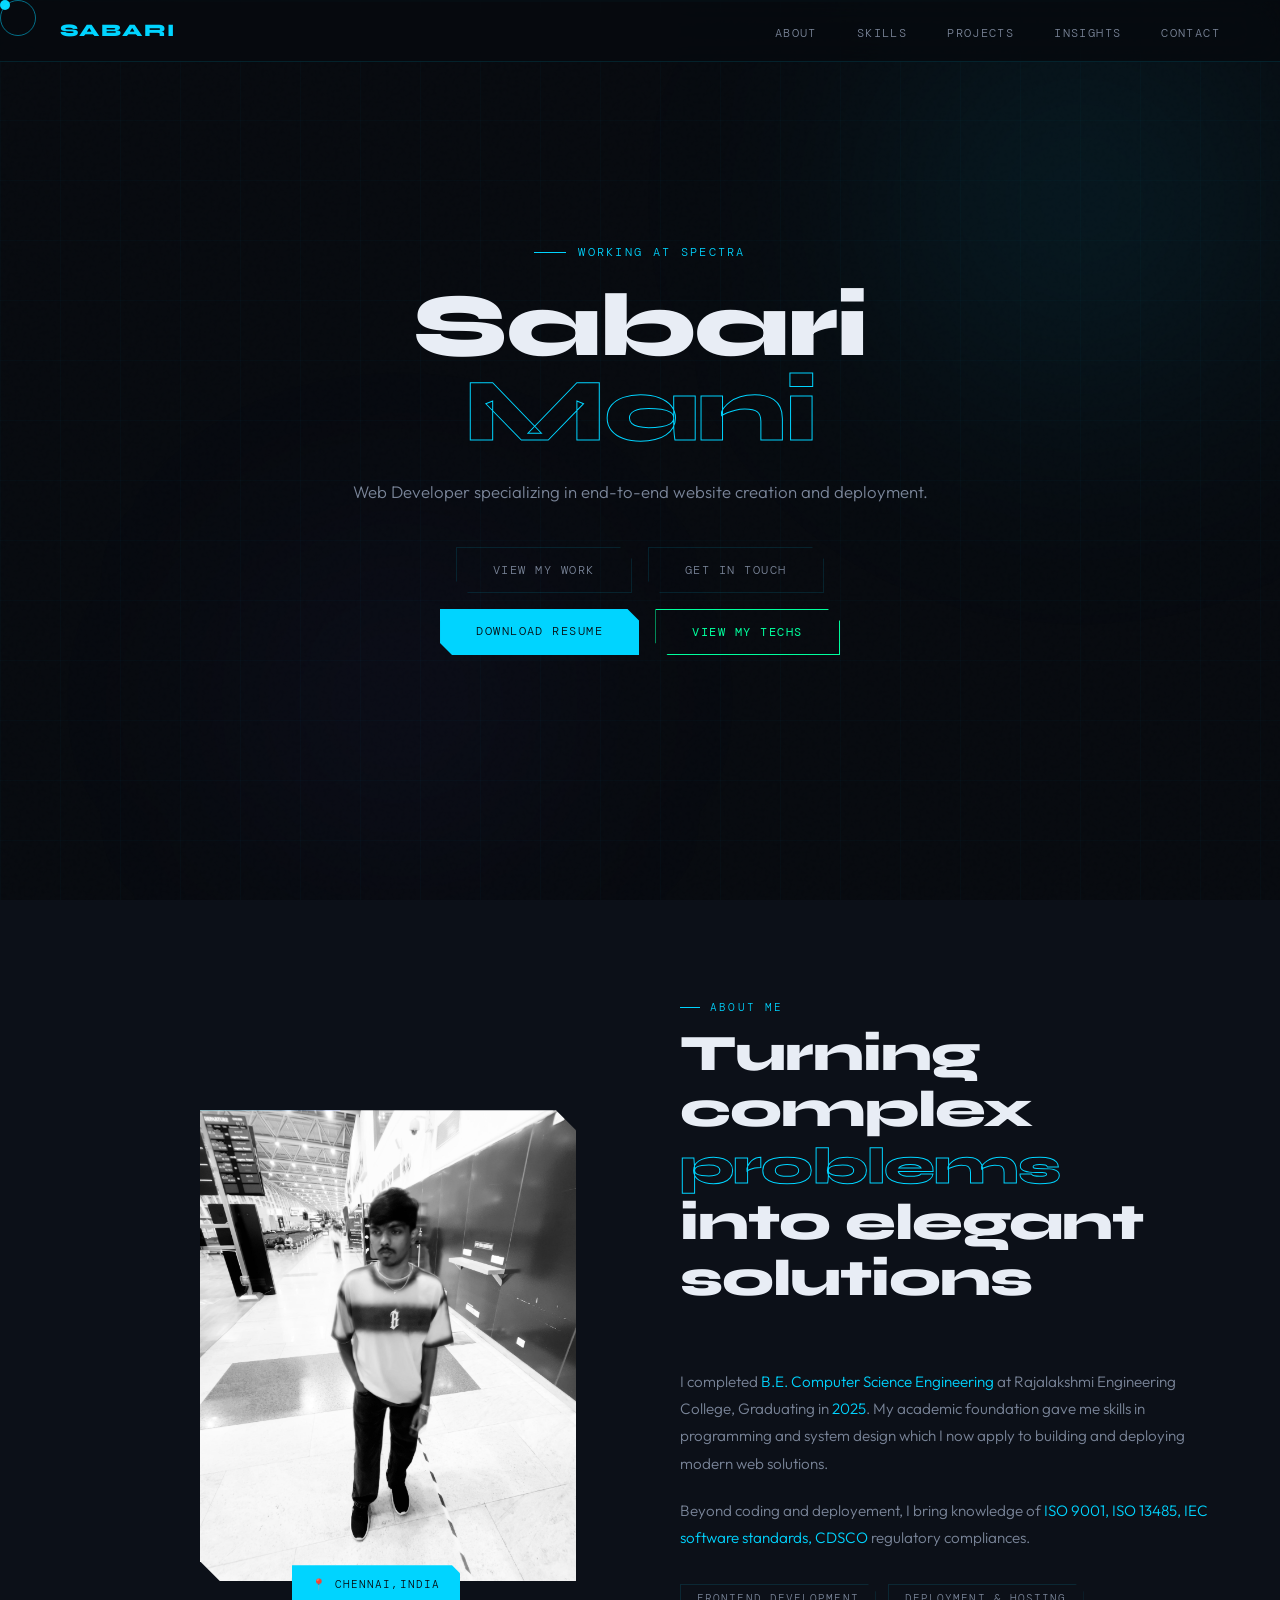
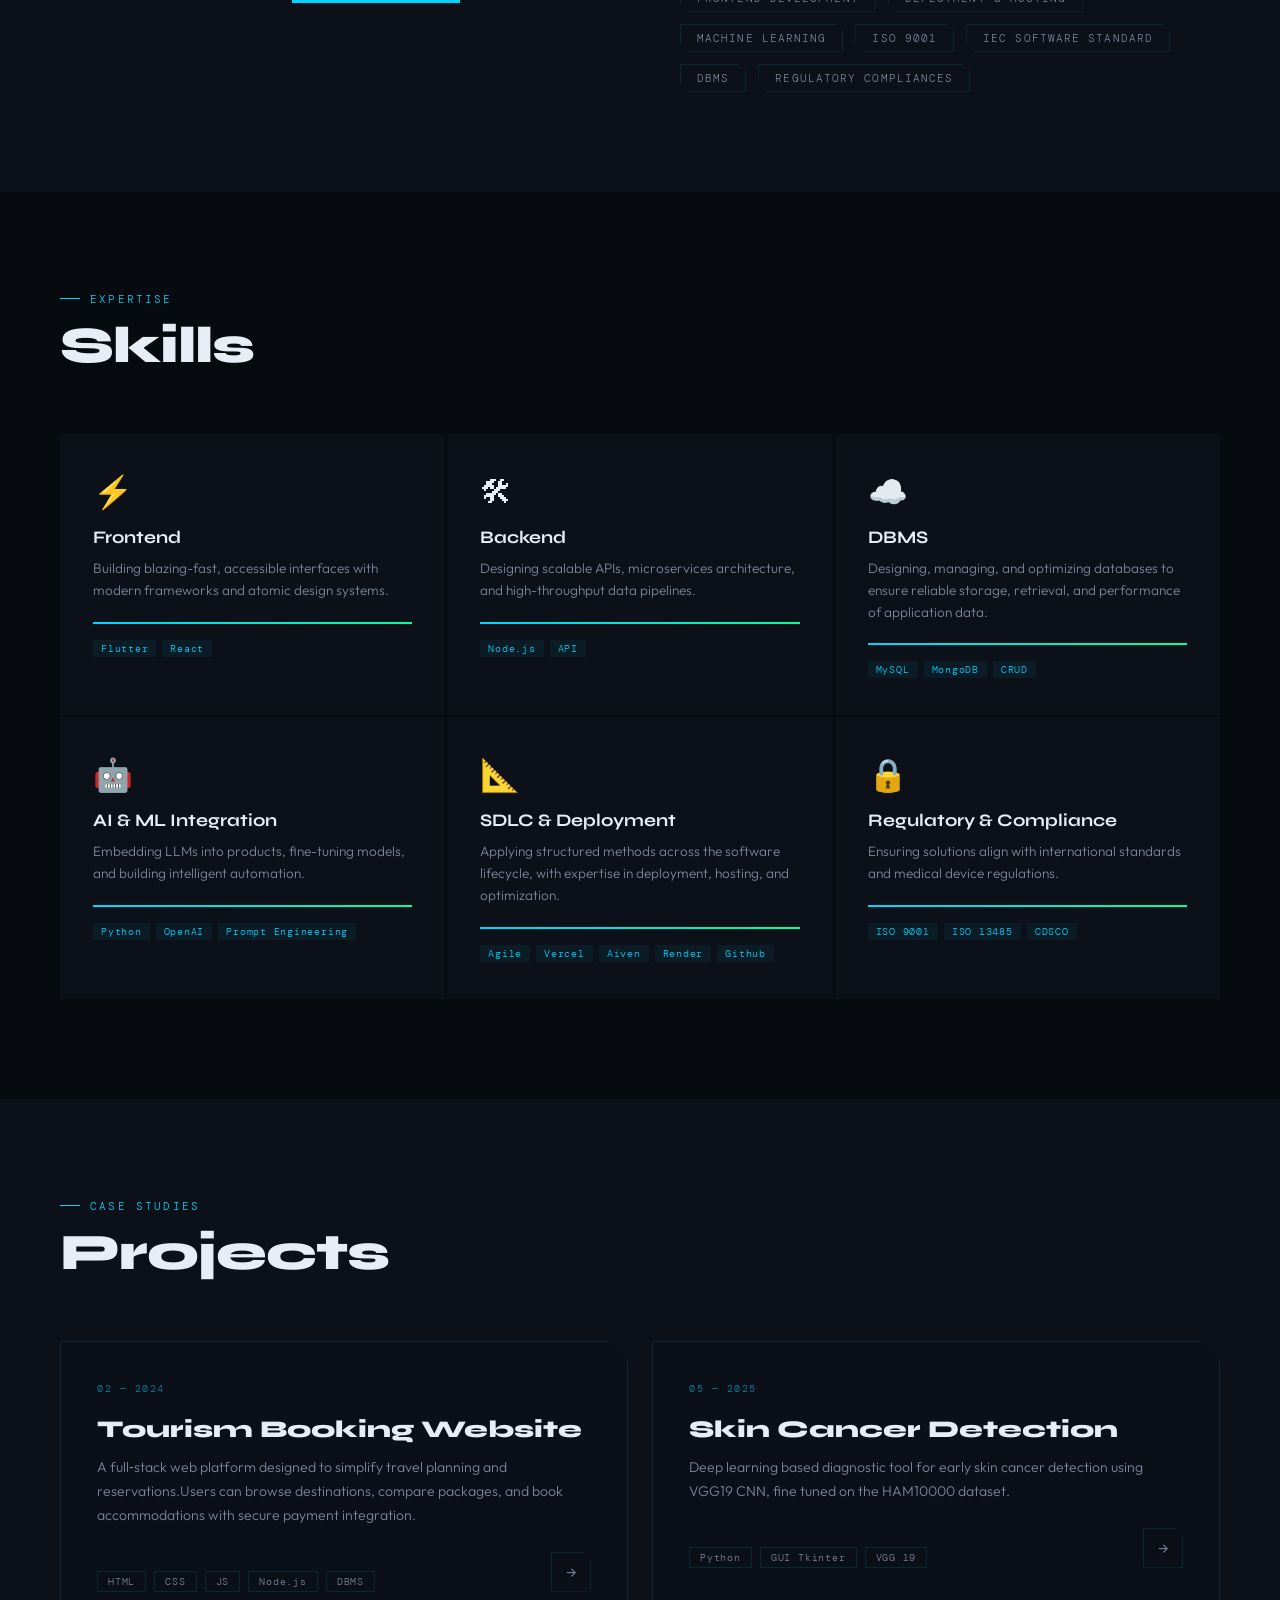
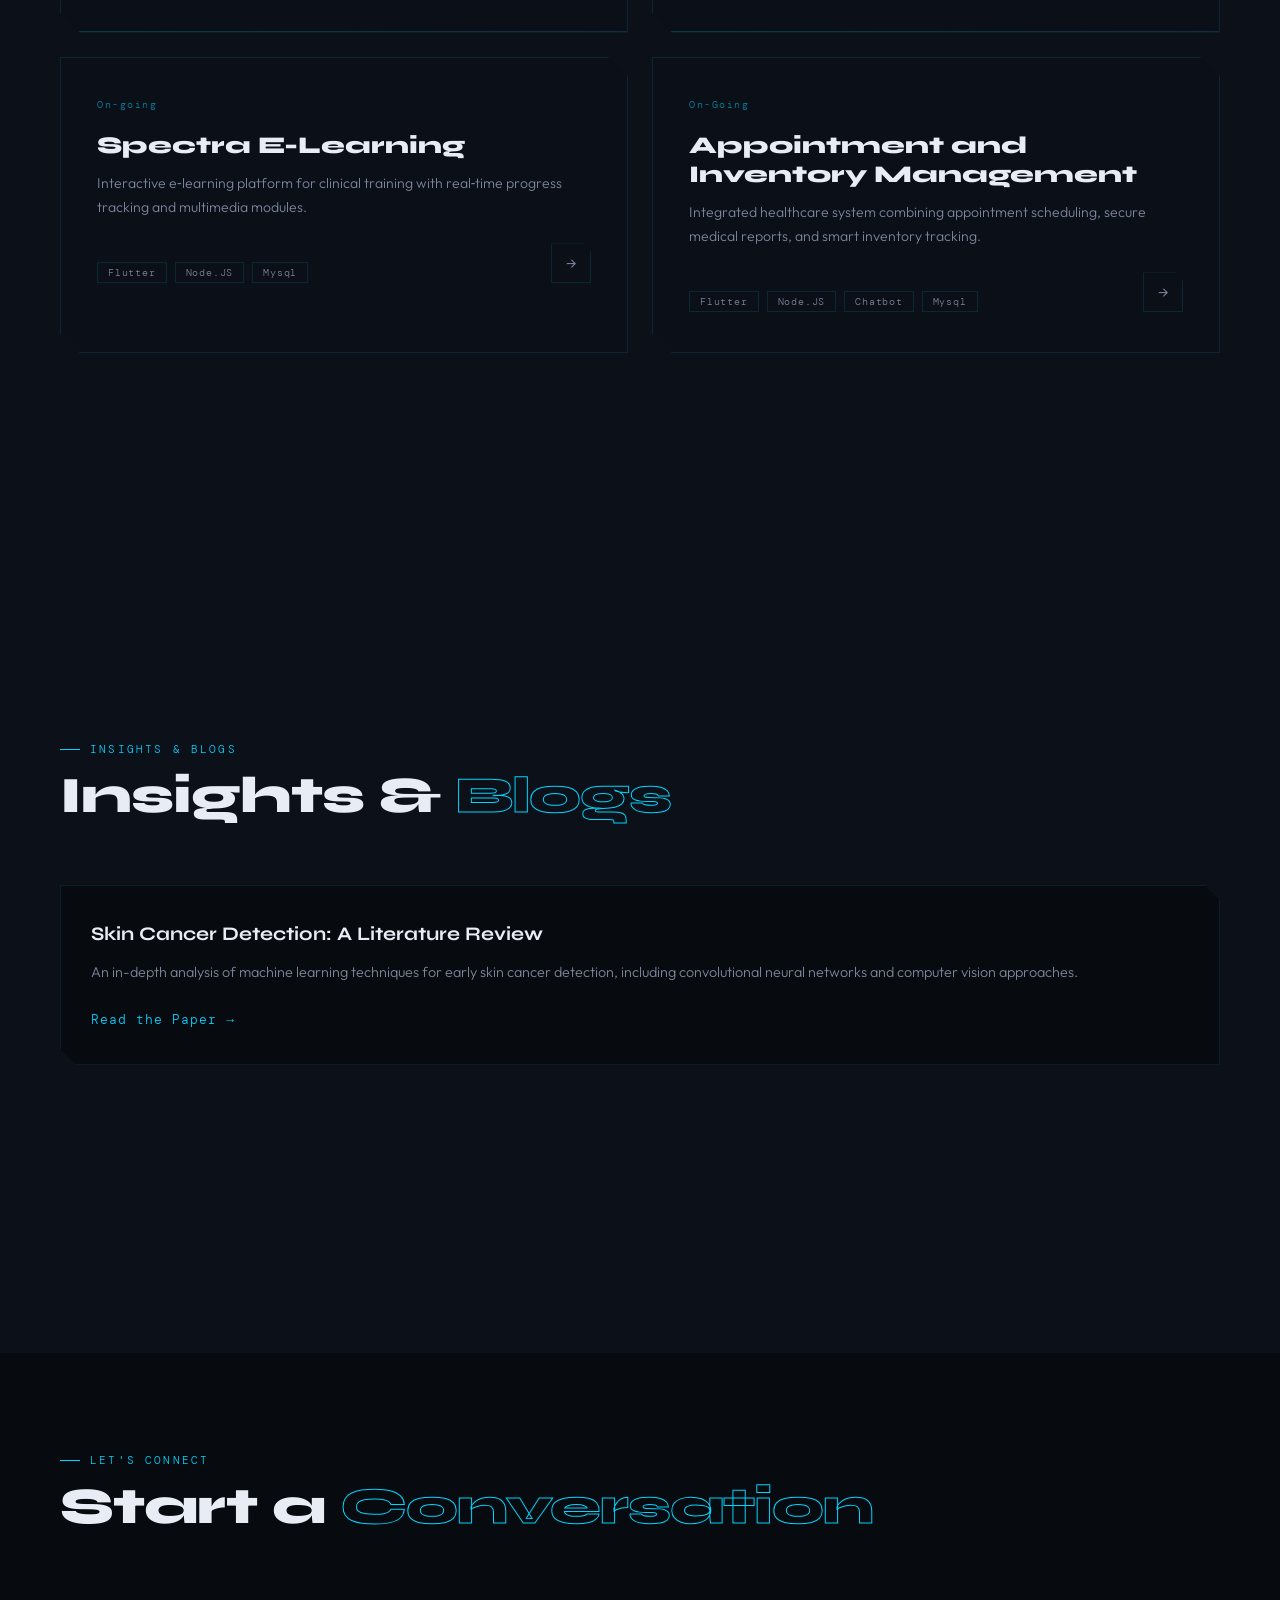
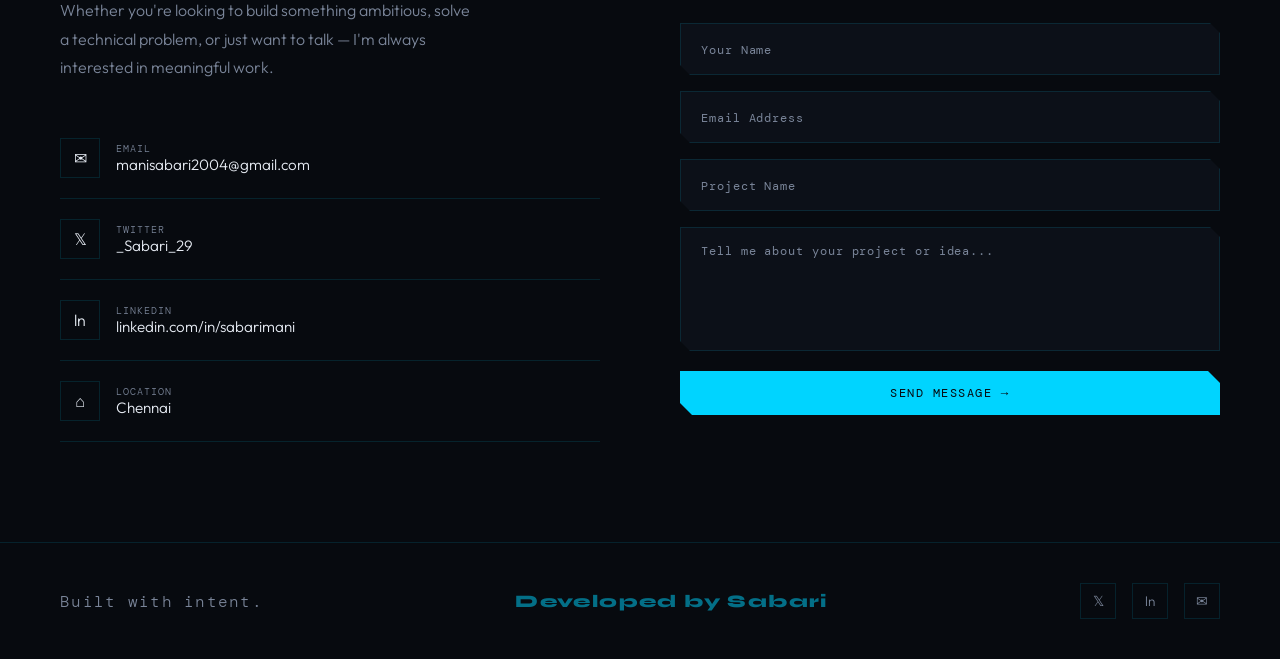
==== index.html @ 26eed757 "error handling" ====
<!DOCTYPE html>
<html lang="en">
<head>
<meta charset="UTF-8">
<meta name="viewport" content="width=device-width, initial-scale=1.0">
<title>Sabari Mani — Portfolio</title>
<link rel="preconnect" href="https://fonts.googleapis.com">
<link href="https://fonts.googleapis.com/css2?family=Syne:wght@400;600;700;800&family=DM+Mono:ital,wght@0,300;0,400;1,300&family=Outfit:wght@300;400;500&display=swap" rel="stylesheet">
<link rel="stylesheet" href="css/style.css">
</head>
<body>

<div class="cursor" id="cursor"></div>
<div class="cursor-ring" id="cursorRing"></div>
<div class="scanline"></div>

<!-- NAV -->
<nav>
  <div class="nav-logo">Sabari</div>
  <ul class="nav-links">
    <li><a href="#about">About</a></li>
    <li><a href="#skills">Skills</a></li>
    <li><a href="#projects">Projects</a></li>
    <li><a href="#insights">Insights</a></li>
    <li><a href="#contact">Contact</a></li>
  </ul>
</nav>

<!-- HERO -->
<section id="hero">
  <div class="hero-orb hero-orb-1"></div>
  <div class="hero-orb hero-orb-2"></div>
  <div class="hero-content">
    <div class="hero-left">
      <div class="hero-tag">Working at Spectra</div>
      <h1 class="hero-name">
        Sabari<br>
        <span class="glow-text">Mani</span>
      </h1>
      <p class="hero-desc">
      Web Developer specializing in end-to-end website creation and deployment.
      </p>
      <div class="hero-ctas">
        <div class="cta-row">
          <a href="#projects" class="btn-ghost"><span>View My Work</span></a>
          <a href="#contact" class="btn-ghost">Get In Touch</a>
        </div>
        <div class="cta-row">
          <a href="assets/docs/Resume.pdf" class="btn-primary" download><span>Download Resume</span></a>
          <button class="btn-tech-stack" id="techStackBtn">View My Techs</button>
        </div>
      </div>
    </div>
    <div class="hero-tech-stack-placeholder">
      <!-- Tech stack will be shown in modal -->
    </div>
  </div>
</section>

<!-- TECH STACK MODAL -->
<div class="tech-stack-modal" id="techStackModal" role="dialog" aria-modal="true" aria-hidden="true">
  <div class="tech-stack-modal-content">
    <button class="tech-stack-modal-close" id="techStackModalClose" aria-label="Close tech stack modal">&times;</button>
    <div class="tech-stack-modal-header">
      <h2>My Tech Stack</h2>
      <p>Tools & Technologies I Work With</p>
    </div>
    <div class="tech-stack-grid">
      <div class="tech-item">
        <img src="assets/images/tech/HTML5.png" alt="HTML">
        <span>HTML</span>
      </div>
      <div class="tech-item">
        <img src="assets/images/tech/CSS.png" alt="CSS">
        <span>CSS</span>
      </div>
      <div class="tech-item">
        <img src="assets/images/tech/js.png" alt="JavaScript">
        <span>JavaScript</span>
      </div>
      <div class="tech-item">
        <img src="assets/images/tech/Python.png" alt="Python">
        <span>Python</span>
      </div>
      <div class="tech-item">
        <img src="assets/images/tech/react.png" alt="React">
        <span>React</span>
      </div>
      <div class="tech-item">
        <img src="assets/images/tech/node.png" alt="Node.js">
        <span>Node.js</span>
      </div>
      <div class="tech-item">
        <img src="assets/images/tech/GitHub.png" alt="GitHub">
        <span>GitHub</span>
      </div>
      <div class="tech-item">
        <img src="assets/images/tech/mysql.png" alt="MySQL">
        <span>MySQL</span>
      </div>
      <div class="tech-item">
        <img src="assets/images/tech/VSCode.png" alt="VSCode">
        <span>VSCode</span>
      </div>
      <div class="tech-item">
        <img src="assets/images/tech/docker.png" alt="Docker">
        <span>Docker</span>
      </div>
      <div class="tech-item">
        <img src="assets/images/tech/Flutter1.png" alt="Flutter">
        <span>Flutter</span>
      </div>
      <div class="tech-item">
        <img src="assets/images/tech/LinkedIn.png" alt="LinkedIn">
        <span>LinkedIn</span>
      </div>
    </div>
  </div>
</div>

<!-- ABOUT -->
<section id="about">
  <div class="about-grid">
    <div class="about-img-wrap reveal">
      <img src="assets/images/profile.jpeg" alt="Sabari Mani" class="about-img-inner">
      <div class="about-img-label">📍 Chennai,India</div>
    </div>
    <div class="about-text">
      <div class="section-header reveal">
        <div class="section-tag">About Me</div>
        <h2 class="section-title">Turning complex <em>problems</em> into elegant solutions</h2>
      </div>
      <p class="reveal reveal-delay-1">
        I completed <span class="about-highlight">B.E. Computer Science Engineering</span> at Rajalakshmi Engineering College, Graduating in <span class = "about-highlight">2025</span>. My academic foundation gave me skills in programming and system design which I now apply to building and deploying modern web solutions.
      </p>
      <p class="reveal reveal-delay-2">
        Beyond coding and deployement, I bring knowledge of <span class="about-highlight">ISO 9001, ISO 13485, IEC software standards, CDSCO </span> regulatory compliances.
      </p>
      <div class="about-values reveal reveal-delay-3">
        <span class="about-chip">Frontend Development</span>
        <span class="about-chip">Deployment & Hosting</span>
        <span class="about-chip">Machine Learning</span>
        <span class="about-chip">ISO 9001</span>
        <span class="about-chip">IEC Software Standard</span>
        <span class="about-chip">DBMS</span>
        <span class="about-chip">Regulatory Compliances</span>
      </div>
    </div>
  </div>
</section>

<!-- SKILLS -->
<section id="skills">
  <div class="section-header reveal">
    <div class="section-tag">Expertise</div>
    <h2 class="section-title">Skills</h2>
  </div>
  <div class="skills-grid">
    <div class="skill-card reveal">
      <span class="skill-icon">⚡</span>
      <div class="skill-name">Frontend</div>
      <div class="skill-desc">Building blazing-fast, accessible interfaces with modern frameworks and atomic design systems.</div>
      <div class="skill-bar-wrap"><div class="skill-bar" style="width:100%"></div></div>
      <div class="skill-tags">
        <span class="skill-tag">Flutter</span><span class="skill-tag">React</span>
      </div>
    </div>
    <div class="skill-card reveal reveal-delay-1">
      <span class="skill-icon">🛠</span>
      <div class="skill-name">Backend</div>
      <div class="skill-desc">Designing scalable APIs, microservices architecture, and high-throughput data pipelines.</div>
      <div class="skill-bar-wrap"><div class="skill-bar" style="width:100%"></div></div>
      <div class="skill-tags">
        <span class="skill-tag">Node.js</span><span class="skill-tag">API</span>
      </div>
    </div>
    <div class="skill-card reveal reveal-delay-2">
      <span class="skill-icon">☁️</span>
      <div class="skill-name">DBMS</div>
      <div class="skill-desc">Designing, managing, and optimizing databases to ensure reliable storage, retrieval, and performance of application data.</div>
      <div class="skill-bar-wrap"><div class="skill-bar" style="width:100%"></div></div>
      <div class="skill-tags">
        <span class="skill-tag">MySQL</span><span class="skill-tag">MongoDB</span><span class="skill-tag">CRUD</span>
      </div>
    </div>
    <div class="skill-card reveal reveal-delay-3">
      <span class="skill-icon">🤖</span>
      <div class="skill-name">AI & ML Integration</div>
      <div class="skill-desc">Embedding LLMs into products, fine-tuning models, and building intelligent automation.</div>
      <div class="skill-bar-wrap"><div class="skill-bar" style="width:100%"></div></div>
      <div class="skill-tags">
        <span class="skill-tag">Python</span><span class="skill-tag">OpenAI</span><span class="skill-tag">Prompt Engineering</span>
      </div>
    </div>
    <div class="skill-card reveal reveal-delay-4">
      <span class="skill-icon">📐</span>
      <div class="skill-name">SDLC & Deployment</div>
      <div class="skill-desc">Applying structured methods across the software lifecycle, with expertise in deployment, hosting, and optimization.</div>
      <div class="skill-bar-wrap"><div class="skill-bar" style="width:100%"></div></div>
      <div class="skill-tags">
        <span class="skill-tag">Agile</span><span class="skill-tag">Vercel</span><span class="skill-tag">Aiven</span><span class="skill-tag">Render</span><span class="skill-tag">Github</span>
      </div>
    </div>
    <div class="skill-card reveal reveal-delay-5">
      <span class="skill-icon">🔒</span>
      <div class="skill-name">Regulatory & Compliance</div>
      <div class="skill-desc">Ensuring solutions align with international standards and medical device regulations.</div>
      <div class="skill-bar-wrap"><div class="skill-bar" style="width:100%"></div></div>
      <div class="skill-tags">
        <span class="skill-tag">ISO 9001</span><span class="skill-tag">ISO 13485</span><span class="skill-tag">CDSCO</span>
      </div>
    </div>
  </div>
</section>

<!-- PROJECTS -->
<section id="projects">
  <div class="section-header reveal">
    <div class="section-tag">Case Studies</div>
    <h2 class="section-title">Projects</h2>
  </div>
  <div class="projects-grid">

    <div class="project-card reveal">
      <div class="project-card-inner">
        <div class="project-num">02 — 2024</div>
        <div class="project-title">Tourism Booking Website</div>
        <div class="project-desc">A full‑stack web platform designed to simplify travel planning and reservations.Users can browse destinations, compare packages, and book accommodations with secure payment integration.</div>
        <div class="project-meta">
          <div class="project-stack">
            <span class="project-tech">HTML</span>
            <span class="project-tech">CSS</span>
            <span class="project-tech">JS</span>
            <span class="project-tech">Node.js</span>
            <span class="project-tech">DBMS</span>
          </div>
          <div class="project-arrow">→</div>
        </div>
      </div>
      <div class="project-overlay">
        <div class="project-overlay-title">Tourism Booking Website</div>
        <div class="project-overlay-body">A full‑stack web platform designed to simplify travel planning and reservations.Users can browse destinations, compare packages, and book accommodations with secure payment integration.Features include real‑time availability, responsive design for mobile and desktop, and an admin dashboard for managing listings and bookings. Built with a focus on scalability and user experience, the system streamlines the entire tourism workflow from search to confirmation.</div>
        <a href="javascript:void(0)" class="project-overlay-link">View Case Study →</a>
      </div>
    </div>

    <div class="project-card reveal reveal-delay-1">
      <div class="project-card-inner">
        <div class="project-num">05 — 2025</div>
        <div class="project-title">Skin Cancer Detection</div>
        <div class="project-desc">Deep learning based diagnostic tool for early skin cancer detection using VGG19 CNN, fine tuned on the HAM10000 dataset.</div>
        <div class="project-meta">
          <div class="project-stack">
            <span class="project-tech">Python</span>
            <span class="project-tech">GUI Tkinter</span>
            <span class="project-tech">VGG 19</span>
          </div>
          <div class="project-arrow">→</div>
        </div>
      </div>
      <div class="project-overlay">
        <div class="project-overlay-title">Skin Cancer Detection</div>
        <div class="project-overlay-body">Deep learning–based diagnostic tool for early skin cancer detection using VGG19 CNN, fine‑tuned on the HAM10000 dataset (9,000+ labeled images).Features include data augmentation + SMOTE for class balance, and a Tkinter GUI for real‑time lesion classification. Outperforms ResNet‑50 in accuracy, generalization, and overfitting reduction, providing an accessible, non‑invasive aid for medical professionals and individuals.</div>
        <a href="javascript:void(0)" class="project-overlay-link">View Case Study →</a>
      </div>
    </div>

    <div class="project-card reveal reveal-delay-2">
      <div class="project-card-inner">
        <div class="project-num">On-going</div>
        <div class="project-title">Spectra E-Learning</div>
        <div class="project-desc">Interactive e‑learning platform for clinical training with real‑time progress tracking and multimedia modules.</div>
        <div class="project-meta">
          <div class="project-stack">
            <span class="project-tech">Flutter</span>
            <span class="project-tech">Node.JS</span>
            <span class="project-tech">Mysql</span>
          </div>
          <div class="project-arrow">→</div>
        </div>
      </div>
      <div class="project-overlay">
        <div class="project-overlay-title">Spectra E-Learning</div>
        <div class="project-overlay-body"> An interactive web platform designed to enhance medical education through structured, accessible digital learning. The system provides course modules, assessments, and provide completion certificate for clinical training.
Features include user authentication, progress tracking, and multimedia content delivery to support professionals. Built with a focus on usability and scalability, the platform bridges the gap between traditional learning and modern digital education.</div>
        <a href="javascript:void(0)" class="project-overlay-link">View Case Study →</a>
      </div>
    </div>

    <div class="project-card reveal reveal-delay-3">
      <div class="project-card-inner">
        <div class="project-num">On-Going</div>
        <div class="project-title">Appointment and Inventory Management </div>
        <div class="project-desc">Integrated healthcare system combining appointment scheduling, secure medical reports, and smart inventory tracking.</div>
        <div class="project-meta">
          <div class="project-stack">
            <span class="project-tech">Flutter</span>
            <span class="project-tech">Node.JS</span>
            <span class="project-tech">Chatbot</span>
            <span class="project-tech">Mysql</span>
          </div>
          <div class="project-arrow">→</div>
        </div>
      </div>
      <div class="project-overlay">
        <div class="project-overlay-title">Appointment and Inventory Management</div>
        <div class="project-overlay-body">The Appointment & Inventory Management System is a healthcare platform that simplifies patient scheduling, medical report handling, and inventory tracking. Clients can book, reschedule, or cancel appointments, while admins manage schedules with automated reminders. Medical reports are secured with role‑based access, allowing clients to download their own records and admins to upload or edit them. The system also tracks medical accessories with low‑stock alerts, automatically flagging required items when a treatment is booked to prevent last‑minute shortages.</div>
        <a href="javascript:void(0)" class="project-overlay-link">View Case Study →</a>
      </div>
    </div>

  </div>
</section>

<!-- INSIGHTS -->
<section id="insights">
  <div class="section-header reveal">
    <div class="section-tag">Insights & Blogs</div>
    <h2 class="section-title">Insights & <em>Blogs</em></h2>
  </div>
  <div class="insights-grid">
    <div class="blog-card reveal">
      <div class="blog-title">Skin Cancer Detection: A Literature Review</div>
      <div class="blog-desc">An in-depth analysis of machine learning techniques for early skin cancer detection, including convolutional neural networks and computer vision approaches.</div>
      <a href="assets/docs/LITERATURE_PAPER_SKIN.pdf" class="blog-link" target="_blank">Read the Paper →</a>
    </div>
    <!-- Add more blog posts here -->
  </div>
</section>

<!-- CONTACT -->
<section id="contact">
  <div class="section-header reveal">
    <div class="section-tag">Let's Connect</div>
    <h2 class="section-title">Start a <em>Conversation</em></h2>
  </div>
  <div class="contact-inner">
    <div>
      <p class="reveal" style="color:var(--text2); line-height:1.8; max-width:420px; margin-bottom:8px;">
        Whether you're looking to build something ambitious, solve a technical problem, or just want to talk — I'm always interested in meaningful work.
      </p>
      <div class="contact-info-list">
        <div class="contact-info-item reveal reveal-delay-1">
          <div class="contact-info-icon">✉</div>
          <div>
            <div class="contact-info-label">Email</div>
            <div class="contact-info-value">manisabari2004@gmail.com</div>
          </div>
        </div>
        <div class="contact-info-item reveal reveal-delay-2">
          <div class="contact-info-icon">𝕏</div>
          <div>
            <div class="contact-info-label">Twitter</div>
            <div class="contact-info-value">_Sabari_29</div>
          </div>
        </div>
        <div class="contact-info-item reveal reveal-delay-3">
          <div class="contact-info-icon">ln</div>
          <div>
            <div class="contact-info-label">LinkedIn</div>
            <div class="contact-info-value">linkedin.com/in/sabarimani</div>
          </div>
        </div>
        <div class="contact-info-item reveal reveal-delay-4">
          <div class="contact-info-icon">⌂</div>
          <div>
            <div class="contact-info-label">Location</div>
            <div class="contact-info-value">Chennai</div>
          </div>
        </div>
      </div>
    </div>
    <div class="contact-form-wrap reveal reveal-delay-2">
      <form id="contactForm" class="contact-form" action="https://formspree.io/f/xyzgqdnd" method="POST">
        <div class="form-group">
          <input id="user_name" type="text" name="name" placeholder="Your Name" maxlength="100" required>
        </div>
        <div class="form-group">
          <input id="user_email" type="email" name="email" placeholder="Email Address" maxlength="100" required>
        </div>
        <div class="form-group">
          <input id="project_name" type="text" name="project_name" placeholder="Project Name" maxlength="100">
        </div>
        <div class="form-group">
          <textarea id="message" name="message" rows="5" placeholder="Tell me about your project or idea..." maxlength="1000" required></textarea>
        </div>
        <button id="btn-text" type="submit" class="btn-primary" style="border:none;cursor:pointer;width:100%;font-size:0.78rem;">
          <span>Send Message →</span>
        </button>
      </form>
    </div>
  </div>
</section>

<!-- FOOTER -->
<footer>
  <div class="footer-logo">Built with intent.</div>
  <div class="footer-copy">Developed by Sabari</div>
  <div class="footer-socials">
    <a href="https://x.com/_sabari_29?s=11" class="social-link" target="_blank">𝕏</a>
    <a href="https://www.linkedin.com/in/sabarimani-s-35b1a0249/" class="social-link" target="_blank">ln</a>
    <a href="mailto:manisabari2004@gmail.com" class="social-link">✉</a>
  </div>
</footer>

<!-- COMING SOON MODAL -->
<div class="coming-soon-modal" id="comingSoonModal" role="dialog" aria-modal="true" aria-hidden="true">
  <div class="coming-soon-content">
    <button class="coming-soon-close" id="closeComingSoon" aria-label="Close coming soon modal">✕</button>
    <div class="coming-soon-inner">
      <div class="coming-soon-icon">🚀</div>
      <h2 class="coming-soon-title">Coming Soon</h2>
      <p class="coming-soon-text">This case study is currently being prepared. Check back later for an in-depth look at this project!</p>
      <div class="coming-soon-footer">
        <p class="coming-soon-subtitle">In the meantime, explore my other projects or get in touch.</p>
        <div class="coming-soon-links">
          <a href="#projects" class="coming-soon-btn">Back to Projects</a>
          <a href="#contact" class="coming-soon-btn coming-soon-btn-secondary">Get In Touch</a>
        </div>
      </div>
    </div>
  </div>
</div>

<script src="https://unpkg.com/@emailjs/browser@4/dist/index.global.js"></script>
<script>
  // Wait for Email.js to load
  function initEmailJS() {
    if (typeof emailjs !== 'undefined') {
      emailjs.init('xtDHmh9-3ydF-VOTI');
      console.log('✓ Email.js initialized successfully');
      window.emailjsReady = true;
      // Trigger custom event for other scripts
      document.dispatchEvent(new Event('emailjsready'));
    } else {
      console.warn('Email.js not loaded yet, retrying...');
      setTimeout(initEmailJS, 500);
    }
  }
  
  // Start initialization immediately
  initEmailJS();
</script>
<script src="js/script.js"></script>
</body>
</html>
---- css/style.css ----
:root {
  --bg: #070a0f;
  --bg2: #0c1018;
  --bg3: #111622;
  --accent: #00d4ff;
  --accent2: #00ff9d;
  --accent3: #7b61ff;
  --text: #e8edf5;
  --text2: #7a8599;
  --border: rgba(0, 212, 255, 0.12);
  --glow: rgba(0, 212, 255, 0.15);
  --card: rgba(12, 16, 24, 0.8);
}

*, *::before, *::after { margin: 0; padding: 0; box-sizing: border-box; }

html { scroll-behavior: smooth; }

body {
  background: var(--bg);
  color: var(--text);
  font-family: 'Outfit', sans-serif;
  font-weight: 300;
  overflow-x: hidden;
  cursor: none;
}

/* CUSTOM CURSOR */
.cursor {
  position: fixed; top: 0; left: 0;
  width: 10px; height: 10px;
  background: var(--accent);
  border-radius: 50%;
  pointer-events: none;
  z-index: 9999;
  transition: transform 0.1s ease;
  mix-blend-mode: screen;
}
.cursor-ring {
  position: fixed; top: 0; left: 0;
  width: 36px; height: 36px;
  border: 1px solid rgba(0,212,255,0.5);
  border-radius: 50%;
  pointer-events: none;
  z-index: 9998;
  transition: transform 0.18s ease, width 0.2s, height 0.2s, border-color 0.2s;
}
body:hover .cursor { transform: translate(-50%, -50%); }
body:hover .cursor-ring { transform: translate(-50%, -50%); }

/* NOISE TEXTURE OVERLAY */
body::before {
  content: '';
  position: fixed; inset: 0;
  background-image: url("../assets/images/noise.svg");
  pointer-events: none;
  z-index: 1;
  opacity: 0.4;
}

/* GRID BG */
body::after {
  content: '';
  position: fixed; inset: 0;
  background-image:
    linear-gradient(rgba(0,212,255,0.025) 1px, transparent 1px),
    linear-gradient(90deg, rgba(0,212,255,0.025) 1px, transparent 1px);
  background-size: 60px 60px;
  pointer-events: none;
  z-index: 0;
}

/* NAV */
nav {
  position: fixed; top: 0; left: 0; right: 0;
  z-index: 100;
  padding: 20px 60px;
  display: flex; align-items: center; justify-content: space-between;
  background: rgba(7,10,15,0.85);
  backdrop-filter: blur(20px);
  border-bottom: 1px solid var(--border);
}
.nav-logo {
  font-family: 'Syne', sans-serif;
  font-size: 1.1rem;
  font-weight: 800;
  letter-spacing: 0.08em;
  color: var(--accent);
  text-transform: uppercase;
}
.nav-links { display: flex; gap: 40px; list-style: none; }
.nav-links a {
  font-family: 'DM Mono', monospace;
  font-size: 0.72rem;
  letter-spacing: 0.12em;
  text-transform: uppercase;
  color: var(--text2);
  text-decoration: none;
  position: relative;
  transition: color 0.3s;
}
.nav-links a::after {
  content: '';
  position: absolute; left: 0; bottom: -4px;
  width: 0; height: 1px;
  background: var(--accent);
  transition: width 0.3s ease;
}
.nav-links a:hover { color: var(--accent); }
.nav-links a:hover::after { width: 100%; }

/* HERO */
#hero {
  min-height: 100vh;
  display: flex; 
  align-items: center;
  justify-content: center;
  flex-direction: column;
  padding: 120px 60px 80px;
  position: relative; z-index: 2;
  overflow: hidden;
  text-align: center;
}

.hero-orb {
  position: absolute;
  border-radius: 50%;
  filter: blur(120px);
  pointer-events: none;
}
.hero-orb-1 {
  width: 600px; height: 600px;
  background: radial-gradient(circle, rgba(0,212,255,0.12) 0%, transparent 70%);
  top: -100px; right: -100px;
  animation: floatOrb 8s ease-in-out infinite;
}
.hero-orb-2 {
  width: 400px; height: 400px;
  background: radial-gradient(circle, rgba(123,97,255,0.1) 0%, transparent 70%);
  bottom: 0; left: 200px;
  animation: floatOrb 10s ease-in-out infinite reverse;
}

@keyframes floatOrb {
  0%, 100% { transform: translate(0,0); }
  50% { transform: translate(30px, -40px); }
}

.hero-content { 
  display: flex; 
  flex-direction: column;
  justify-content: center;
  align-items: center;
  gap: 40px; 
  width: 100%;
  max-width: 900px;
  margin: 0 auto;
  position: relative; 
}
.hero-left {
  flex: 1;
  display: flex;
  flex-direction: column;
  align-items: center;
  gap: 24px;
}

.hero-tag {
  font-family: 'DM Mono', monospace;
  font-size: 0.72rem;
  color: var(--accent);
  letter-spacing: 0.2em;
  text-transform: uppercase;
  display: flex; align-items: center; justify-content: center; gap: 12px;
  margin-bottom: 0;
  animation: fadeUp 0.8s ease both;
}
.hero-tag::before {
  content: '';
  display: inline-block;
  width: 32px; height: 1px;
  background: var(--accent);
}

.hero-name {
  font-family: 'Syne', sans-serif;
  font-size: clamp(3.5rem, 7vw, 6.5rem);
  font-weight: 800;
  line-height: 0.95;
  letter-spacing: -0.02em;
  margin: 0;
  animation: fadeUp 0.8s 0.1s ease both;
}
.hero-name span {
  -webkit-text-stroke: 1px var(--accent);
  color: transparent;
  display: block;
}

.hero-desc {
  font-size: 1.05rem;
  color: var(--text2);
  line-height: 1.7;
  max-width: 600px;
  margin: 0;
  animation: fadeUp 0.8s 0.2s ease both;
}

.hero-ctas {
  display: flex; 
  flex-direction: column; 
  align-items: center;
  gap: 16px; 
  margin-top: 16px;
  animation: fadeUp 0.8s 0.3s ease both;
}
.cta-row {
  display: flex;
  gap: 16px;
  flex-wrap: wrap;
  justify-content: center;
}

.hero-tech-stack {
  display: grid;
  grid-template-columns: repeat(4, 1fr);
  gap: 25px;
  align-items: right;
  justify-items: center;
  padding: 24px;
  background: transparent;
  border: none;
  border-radius: 12px;
  margin: 30px 0;
  flex: 0 0 auto;
  width: 100%;
  max-width: 380px;
}
.hero-tech-stack img {
  width: 80px;
  height: 80px;
  object-fit: contain;
  opacity: 0.85;
  transition: opacity 0.3s, transform 0.3s;
}
.hero-tech-stack img:hover {
  opacity: 1;
  transform: scale(1.1);
}

.btn-secondary {
  padding: 14px 36px;
  background: transparent;
  border: 1px solid var(--accent);
  color: var(--accent);
  font-family: 'DM Mono', monospace;
  font-size: 0.78rem;
  letter-spacing: 0.12em;
  text-transform: uppercase;
  text-decoration: none;
  position: relative;
  overflow: hidden;
  transition: all 0.3s;
  clip-path: polygon(0 0, calc(100% - 12px) 0, 100% 12px, 100% 100%, 12px 100%, 0 calc(100% - 12px));
}
.btn-secondary:hover {
  background: var(--accent);
  color: var(--bg);
  box-shadow: 0 0 24px rgba(0,212,255,0.3);
}
.btn-primary {
  padding: 14px 36px;
  background: var(--accent);
  color: var(--bg);
  font-family: 'DM Mono', monospace;
  font-size: 0.78rem;
  letter-spacing: 0.12em;
  text-transform: uppercase;
  text-decoration: none;
  position: relative;
  overflow: hidden;
  transition: all 0.3s;
  clip-path: polygon(0 0, calc(100% - 12px) 0, 100% 12px, 100% 100%, 12px 100%, 0 calc(100% - 12px));
}
.btn-primary::before {
  content: '';
  position: absolute; inset: 0;
  background: var(--accent2);
  transform: translateX(-100%);
  transition: transform 0.4s ease;
}
.btn-primary:hover::before { transform: translateX(0); }
.btn-primary span { position: relative; z-index: 1; }

.btn-ghost {
  padding: 14px 36px;
  border: 1px solid var(--border);
  color: var(--text2);
  font-family: 'DM Mono', monospace;
  font-size: 0.78rem;
  letter-spacing: 0.12em;
  text-transform: uppercase;
  text-decoration: none;
  position: relative;
  overflow: hidden;
  transition: all 0.3s;
  clip-path: polygon(0 0, calc(100% - 12px) 0, 100% 12px, 100% 100%, 12px 100%, 0 calc(100% - 12px));
}
.btn-ghost:hover {
  border-color: var(--accent);
  color: var(--accent);
  box-shadow: 0 0 24px rgba(0,212,255,0.1);
}

.hero-stats {
  position: absolute; 
  right:200px; 
  bottom: 70px;
  display: flex; 
  flex-direction: column; 
  gap: 24px;
  animation: fadeUp 0.8s 0.4s ease both;
}
.stat { text-align: right; }
.stat-num {
  font-family: 'Syne', sans-serif;
  font-size: 2.8rem;
  font-weight: 800;
  color: var(--accent);
  line-height: 1;
}
.stat-label {
  font-family: 'DM Mono', monospace;
  font-size: 0.65rem;
  color: var(--text2);
  letter-spacing: 0.15em;
  text-transform: uppercase;
}

/* SECTION SHARED */
section {
  padding: 100px 60px;
  position: relative; z-index: 2;
}
.section-header { margin-bottom: 60px; }
.section-tag {
  font-family: 'DM Mono', monospace;
  font-size: 0.68rem;
  color: var(--accent);
  letter-spacing: 0.2em;
  text-transform: uppercase;
  margin-bottom: 12px;
  display: flex; align-items: center; gap: 10px;
}
.section-tag::before {
  content: '';
  width: 20px; height: 1px; background: var(--accent);
}
.section-title {
  font-family: 'Syne', sans-serif;
  font-size: clamp(2rem, 4vw, 3.2rem);
  font-weight: 800;
  letter-spacing: -0.02em;
  line-height: 1.1;
}
.section-title em {
  font-style: normal;
  -webkit-text-stroke: 1px var(--accent);
  color: transparent;
}

@keyframes fadeUp {
  from { opacity: 0; transform: translateY(30px); }
  to { opacity: 1; transform: translateY(0); }
}

/* ABOUT */
#about { background: var(--bg2); }
.about-grid {
  display: grid;
  grid-template-columns: 1fr 1fr;
  gap: 80px;
  align-items: center;
}
.about-img-wrap {
  position: relative;
  aspect-ratio: 4/5;
  max-width: 380px;
}
.about-img-wrap::before {
  content: '';
  position: absolute;
  top: 2px; left: 140px; right: 80px; bottom: 2px;
  background: linear-gradient(135deg, var(--accent), var(--accent3), transparent 60%);
  clip-path: polygon(0 0, calc(100% - 20px) 0, 100% 20px, 100% 100%, 20px 100%, 0 calc(100% - 20px));
}
.about-img-inner {
  position: absolute;
  top: 2px; left: 140px; right: 80px; bottom: 2px;
  background: linear-gradient(135deg, var(--bg3), var(--bg2));
  clip-path: polygon(0 0, calc(100% - 20px) 0, 100% 20px, 100% 100%, 20px 100%, 0 calc(100% - 20px));
  width: calc(100% - 4px);
  height: calc(100% - 4px);
  object-fit: cover;
  border-radius: 0;
}
.about-img-label {
  position: absolute;
  bottom: -20px; right: -20px;
  background: var(--accent);
  color: var(--bg);
  padding: 12px 20px;
  font-family: 'DM Mono', monospace;
  font-size: 0.68rem;
  letter-spacing: 0.1em;
  text-transform: uppercase;
  clip-path: polygon(0 0, calc(100% - 8px) 0, 100% 8px, 100% 100%, 0 100%);
}
.about-text h3 {
  font-family: 'Syne', sans-serif;
  font-size: 1.4rem;
  font-weight: 700;
  margin-bottom: 20px;
  color: var(--text);
}
.about-text p {
  color: var(--text2);
  line-height: 1.8;
  margin-bottom: 20px;
  font-size: 0.95rem;
}
.about-highlight {
  display: inline;
  color: var(--accent);
}
.about-values {
  display: flex; gap: 12px; flex-wrap: wrap; margin-top: 32px;
}
.about-chip {
  padding: 6px 16px;
  border: 1px solid var(--border);
  font-family: 'DM Mono', monospace;
  font-size: 0.68rem;
  letter-spacing: 0.1em;
  text-transform: uppercase;
  color: var(--text2);
  transition: all 0.3s;
  clip-path: polygon(0 0, calc(100% - 8px) 0, 100% 8px, 100% 100%, 8px 100%, 0 calc(100% - 8px));
}
.about-chip:hover {
  border-color: var(--accent);
  color: var(--accent);
  background: rgba(0,212,255,0.05);
}

/* SKILLS */
#skills { background: var(--bg); }
.skills-grid {
  display: grid;
  grid-template-columns: repeat(3, 1fr);
  gap: 2px;
}
.skill-card {
  background: var(--bg2);
  padding: 36px 32px;
  position: relative;
  overflow: hidden;
  cursor: default;
  transition: all 0.4s ease;
  border: 1px solid transparent;
}
.skill-card::before {
  content: '';
  position: absolute;
  top: 0; left: 0; right: 0;
  height: 2px;
  background: linear-gradient(90deg, transparent, var(--accent), transparent);
  transform: scaleX(0);
  transition: transform 0.4s ease;
}
.skill-card:hover {
  background: var(--bg3);
  border-color: var(--border);
  transform: translateY(-4px);
  box-shadow: 0 20px 60px rgba(0,0,0,0.4), 0 0 40px var(--glow);
}
.skill-card:hover::before { transform: scaleX(1); }
.skill-icon {
  font-size: 2rem;
  margin-bottom: 16px;
  display: block;
  transition: transform 0.3s;
}
.skill-card:hover .skill-icon { transform: scale(1.1) rotate(-5deg); }
.skill-name {
  font-family: 'Syne', sans-serif;
  font-size: 1.1rem;
  font-weight: 700;
  margin-bottom: 10px;
}
.skill-desc {
  font-size: 0.85rem;
  color: var(--text2);
  line-height: 1.6;
  margin-bottom: 20px;
}
.skill-bar-wrap {
  height: 2px;
  background: rgba(255,255,255,0.06);
  position: relative;
  overflow: hidden;
}
.skill-bar {
  height: 100%;
  background: linear-gradient(90deg, var(--accent), var(--accent2));
  position: relative;
  transition: width 1.2s cubic-bezier(0.4, 0, 0.2, 1);
}
.skill-bar::after {
  content: '';
  position: absolute;
  right: 0; top: -2px;
  width: 6px; height: 6px;
  background: var(--accent2);
  border-radius: 50%;
  box-shadow: 0 0 8px var(--accent2);
}
.skill-pct {
  font-family: 'DM Mono', monospace;
  font-size: 0.68rem;
  color: var(--accent);
  margin-top: 6px;
  float: right;
}
.skill-tags {
  display: flex; flex-wrap: wrap; gap: 6px; margin-top: 16px;
}
.skill-tag {
  font-family: 'DM Mono', monospace;
  font-size: 0.6rem;
  padding: 2px 8px;
  background: rgba(0,212,255,0.06);
  color: var(--accent);
  letter-spacing: 0.08em;
}

/* PROJECTS */
#projects { background: var(--bg2); }
.projects-grid {
  display: grid;
  grid-template-columns: repeat(2, 1fr);
  gap: 24px;
}
.project-card {
  background: var(--card);
  border: 1px solid var(--border);
  position: relative;
  overflow: hidden;
  cursor: pointer;
  group: true;
  transition: border-color 0.4s, box-shadow 0.4s;
  clip-path: polygon(0 0, calc(100% - 20px) 0, 100% 20px, 100% 100%, 20px 100%, 0 calc(100% - 20px));
}
.project-card:hover {
  border-color: rgba(0,212,255,0.35);
  box-shadow: 0 0 60px rgba(0,212,255,0.08), inset 0 0 60px rgba(0,212,255,0.02);
}
.project-card-inner { padding: 40px 36px; }
.project-num {
  font-family: 'DM Mono', monospace;
  font-size: 0.65rem;
  color: var(--accent);
  letter-spacing: 0.15em;
  margin-bottom: 20px;
  opacity: 0.6;
}
.project-title {
  font-family: 'Syne', sans-serif;
  font-size: 1.5rem;
  font-weight: 800;
  margin-bottom: 12px;
  transition: color 0.3s;
}
.project-card:hover .project-title { color: var(--accent); }
.project-desc {
  font-size: 0.88rem;
  color: var(--text2);
  line-height: 1.7;
  margin-bottom: 24px;
}
.project-meta { display: flex; justify-content: space-between; align-items: flex-end; }
.project-stack { display: flex; gap: 8px; flex-wrap: wrap; }
.project-tech {
  font-family: 'DM Mono', monospace;
  font-size: 0.62rem;
  padding: 3px 10px;
  border: 1px solid var(--border);
  color: var(--text2);
  letter-spacing: 0.08em;
  transition: all 0.3s;
}
.project-card:hover .project-tech {
  border-color: rgba(0,212,255,0.25);
  color: var(--accent);
}
.project-arrow {
  width: 40px; height: 40px;
  border: 1px solid var(--border);
  display: flex; align-items: center; justify-content: center;
  color: var(--text2);
  font-size: 1rem;
  transition: all 0.3s;
  clip-path: polygon(0 0, calc(100% - 8px) 0, 100% 8px, 100% 100%, 0 100%);
}
.project-card:hover .project-arrow {
  background: var(--accent);
  color: var(--bg);
  border-color: var(--accent);
  transform: rotate(45deg);
}

/* Overlay hover reveal */
.project-overlay {
  position: absolute; inset: 0;
  background: linear-gradient(135deg, rgba(0,212,255,0.92), rgba(123,97,255,0.88));
  display: flex; flex-direction: column; justify-content: center; padding: 40px 36px;
  transform: translateY(100%);
  transition: transform 0.4s cubic-bezier(0.4, 0, 0.2, 1);
}
.project-card:hover .project-overlay { transform: translateY(0); }
.project-overlay-title {
  font-family: 'Syne', sans-serif;
  font-size: 1.3rem;
  font-weight: 800;
  color: var(--bg);
  margin-bottom: 12px;
}
.project-overlay-body {
  font-size: 0.88rem;
  color: rgba(7,10,15,0.85);
  line-height: 1.7;
  margin-bottom: 20px;
}
.project-overlay-link {
  font-family: 'DM Mono', monospace;
  font-size: 0.72rem;
  color: var(--bg);
  letter-spacing: 0.12em;
  text-transform: uppercase;
  text-decoration: none;
  display: flex; align-items: center; gap: 8px;
  width: fit-content;
  border-bottom: 1px solid rgba(7,10,15,0.4);
  padding-bottom: 4px;
}

/* WORKFLOW */
#workflow { background: var(--bg); }
.workflow-tabs {
  display: flex; gap: 0; margin-bottom: 40px;
  border-bottom: 1px solid var(--border);
}
.workflow-tab {
  padding: 12px 28px;
  font-family: 'DM Mono', monospace;
  font-size: 0.7rem;
  letter-spacing: 0.12em;
  text-transform: uppercase;
  color: var(--text2);
  cursor: pointer;
  border: none;
  background: none;
  position: relative;
  transition: color 0.3s;
}
.workflow-tab::after {
  content: '';
  position: absolute; bottom: -1px; left: 0; right: 0;
  height: 2px;
  background: var(--accent);
  transform: scaleX(0);
  transition: transform 0.3s;
}
.workflow-tab.active { color: var(--accent); }
.workflow-tab.active::after { transform: scaleX(1); }
.workflow-tab:hover { color: var(--text); }

.workflow-panel { display: none; }
.workflow-panel.active { display: block; }

.workflow-diagram {
  display: flex;
  align-items: center;
  gap: 0;
  overflow-x: auto;
  padding: 40px 0;
}
.workflow-step {
  display: flex; align-items: center;
  animation: fadeUp 0.6s ease both;
}
.workflow-node {
  flex-shrink: 0;
  width: 140px; min-height: 110px;
  background: var(--bg2);
  border: 1px solid var(--border);
  padding: 20px 16px;
  display: flex; flex-direction: column; align-items: center; justify-content: center; text-align: center;
  position: relative;
  transition: all 0.3s;
  clip-path: polygon(0 0, calc(100% - 10px) 0, 100% 10px, 100% 100%, 10px 100%, 0 calc(100% - 10px));
}
.workflow-node:hover {
  border-color: var(--accent);
  background: var(--bg3);
  box-shadow: 0 0 30px var(--glow);
  transform: translateY(-4px);
}
.workflow-icon { font-size: 1.6rem; margin-bottom: 8px; }
.workflow-label {
  font-family: 'DM Mono', monospace;
  font-size: 0.65rem;
  letter-spacing: 0.08em;
  color: var(--text2);
  line-height: 1.4;
}
.workflow-connector {
  width: 40px; height: 1px;
  background: linear-gradient(90deg, var(--accent), var(--accent3));
  flex-shrink: 0;
  position: relative;
}
.workflow-connector::after {
  content: '▶';
  position: absolute;
  right: -6px; top: -8px;
  font-size: 0.55rem;
  color: var(--accent3);
}

.template-grid {
  display: grid;
  grid-template-columns: repeat(3, 1fr);
  gap: 16px;
}
.template-card {
  background: var(--bg2);
  border: 1px solid var(--border);
  padding: 28px;
  transition: all 0.3s;
  cursor: pointer;
  clip-path: polygon(0 0, calc(100% - 12px) 0, 100% 12px, 100% 100%, 0 100%);
}
.template-card:hover {
  border-color: var(--accent);
  background: var(--bg3);
  box-shadow: 0 10px 40px rgba(0,0,0,0.3), 0 0 20px var(--glow);
  transform: translateY(-2px);
}
.template-icon {
  font-size: 1.8rem;
  margin-bottom: 14px;
  display: block;
}
.template-name {
  font-family: 'Syne', sans-serif;
  font-weight: 700;
  font-size: 0.95rem;
  margin-bottom: 8px;
}
.template-desc {
  font-size: 0.8rem;
  color: var(--text2);
  line-height: 1.5;
}
.template-dl {
  margin-top: 16px;
  font-family: 'DM Mono', monospace;
  font-size: 0.62rem;
  color: var(--accent);
  letter-spacing: 0.1em;
  text-transform: uppercase;
  opacity: 0;
  transition: opacity 0.3s;
}
.template-card:hover .template-dl { opacity: 1; }

/* INSIGHTS */
#insights { 
  background: var(--bg2);
  min-height: 100vh;
  display: flex;
  flex-direction: column;
  justify-content: center;
}
.insights-grid {
  display: grid;
  grid-template-columns: repeat(auto-fit, minmax(300px, 1fr));
  gap: 24px;
}
.blog-card {
  background: var(--bg);
  border: 1px solid var(--border);
  padding: 36px 30px;
  position: relative;
  transition: all 0.4s;
  clip-path: polygon(0 0, calc(100% - 16px) 0, 100% 16px, 100% 100%, 16px 100%, 0 calc(100% - 16px));
}
.blog-card:hover {
  border-color: rgba(0,212,255,0.3);
  background: var(--bg3);
  box-shadow: 0 20px 60px rgba(0,0,0,0.3), 0 0 30px var(--glow);
  transform: translateY(-6px);
}
.blog-title {
  font-family: 'Syne', sans-serif;
  font-size: 1.2rem;
  font-weight: 700;
  color: var(--text);
  margin-bottom: 16px;
}
.blog-desc {
  font-size: 0.9rem;
  color: var(--text2);
  line-height: 1.6;
  margin-bottom: 24px;
}
.blog-link {
  display: inline-block;
  font-family: 'DM Mono', monospace;
  font-size: 0.8rem;
  color: var(--accent);
  text-decoration: none;
  letter-spacing: 0.08em;
  transition: all 0.3s;
}
.blog-link:hover {
  color: var(--accent2);
  text-decoration: underline;
}

/* CONTACT */
#contact {
  background: var(--bg);
  min-height: 60vh;
  display: flex; flex-direction: column; justify-content: center;
}
.contact-inner {
  display: grid;
  grid-template-columns: 1fr 1fr;
  gap: 80px;
  align-items: center;
}
.contact-info-list { margin-top: 36px; }
.contact-info-item {
  display: flex;
  align-items: center;
  gap: 16px;
  padding: 20px 0;
  border-bottom: 1px solid var(--border);
  transition: all 0.3s;
}
.contact-info-item:hover { padding-left: 8px; }
.contact-info-icon {
  width: 40px; height: 40px;
  border: 1px solid var(--border);
  display: flex; align-items: center; justify-content: center;
  font-size: 1rem;
  transition: all 0.3s;
  flex-shrink: 0;
}
.contact-info-item:hover .contact-info-icon {
  background: var(--accent);
  border-color: var(--accent);
  color: var(--bg);
}
.contact-info-label {
  font-family: 'DM Mono', monospace;
  font-size: 0.62rem;
  color: var(--text2);
  letter-spacing: 0.1em;
  text-transform: uppercase;
}
.contact-info-value {
  font-size: 0.95rem;
  color: var(--text);
  transition: color 0.3s;
}
.contact-info-item:hover .contact-info-value { color: var(--accent); }

.contact-form-wrap { }
.contact-form { display: flex; flex-direction: column; gap: 16px; }
.form-group { position: relative; }
.form-group input,
.form-group textarea {
  width: 100%;
  background: var(--bg2);
  border: 1px solid var(--border);
  color: var(--text);
  padding: 16px 20px;
  font-family: 'Outfit', sans-serif;
  font-size: 0.9rem;
  outline: none;
  transition: all 0.3s;
  resize: none;
  clip-path: polygon(0 0, calc(100% - 10px) 0, 100% 10px, 100% 100%, 10px 100%, 0 calc(100% - 10px));
}
.form-group input:focus,
.form-group textarea:focus {
  border-color: var(--accent);
  background: var(--bg3);
  box-shadow: 0 0 20px var(--glow);
}
.form-group input::placeholder,
.form-group textarea::placeholder {
  color: var(--text2);
  font-family: 'DM Mono', monospace;
  font-size: 0.72rem;
  letter-spacing: 0.08em;
}

/* FOOTER */
footer {
  border-top: 1px solid var(--border);
  padding: 40px 60px;
  display: flex; justify-content: space-between; align-items: center;
  position: relative; z-index: 2;
}
.footer-logo {
  font-family: 'DM Mono', sans-serif;
  font-size: 1rem;
  font-weight: 300;
  color: var(--text2);
  letter-spacing: 0.08em;
}
.footer-copy {
  font-family: 'Syne', sans-serif;
  font-size: 1.1rem;
  font-weight: 800;
  color: var(--accent);
  letter-spacing: 0.08em;
  opacity: 0.5;
}
.footer-socials { display: flex; gap: 16px; }
.social-link {
  width: 36px; height: 36px;
  border: 1px solid var(--border);
  display: flex; align-items: center; justify-content: center;
  color: var(--text2);
  text-decoration: none;
  font-size: 0.85rem;
  transition: all 0.3s;
}
.social-link:hover {
  border-color: var(--accent);
  color: var(--accent);
  box-shadow: 0 0 16px var(--glow);
  transform: translateY(-2px);
}

/* Scroll reveal */
.reveal {
  opacity: 0;
  transform: translateY(40px);
  transition: opacity 0.7s ease, transform 0.7s ease;
}
.reveal.visible {
  opacity: 1;
  transform: translateY(0);
}
.reveal-delay-1 { transition-delay: 0.1s; }
.reveal-delay-2 { transition-delay: 0.2s; }
.reveal-delay-3 { transition-delay: 0.3s; }
.reveal-delay-4 { transition-delay: 0.4s; }
.reveal-delay-5 { transition-delay: 0.5s; }

/* Scanline effect */
.scanline {
  position: fixed; top: 0; left: 0; right: 0;
  height: 2px;
  background: linear-gradient(90deg, transparent, var(--accent), transparent);
  opacity: 0.3;
  animation: scan 6s linear infinite;
  pointer-events: none;
  z-index: 50;
}
@keyframes scan {
  0% { top: -2px; }
  100% { top: 100vh; }
}

/* Glow pulse on accent */
@keyframes glowPulse {
  0%, 100% { text-shadow: 0 0 20px rgba(0,212,255,0.3); }
  50% { text-shadow: 0 0 40px rgba(0,212,255,0.6); }
}
.glow-text { animation: glowPulse 3s ease-in-out infinite; }

/* COMING SOON MODAL */
.coming-soon-modal {
  position: fixed; inset: 0;
  background: rgba(7,10,15,0.95);
  backdrop-filter: blur(10px);
  display: flex; align-items: center; justify-content: center;
  z-index: 1000;
  opacity: 0;
  visibility: hidden;
  transition: opacity 0.4s, visibility 0.4s;
}
.coming-soon-modal.active {
  opacity: 1;
  visibility: visible;
}
.coming-soon-content {
  position: relative;
  width: 90%;
  max-width: 500px;
  background: linear-gradient(135deg, rgba(0,212,255,0.92), rgba(123,97,255,0.88));
  border: 1px solid rgba(0,212,255,0.3);
  padding: 60px 40px;
  border-radius: 8px;
  box-shadow: 0 0 60px rgba(0,212,255,0.15);
  animation: modalSlideIn 0.4s cubic-bezier(0.4, 0, 0.2, 1);
  clip-path: polygon(0 0, calc(100% - 20px) 0, 100% 20px, 100% 100%, 20px 100%, 0 calc(100% - 20px));
}
@keyframes modalSlideIn {
  from {
    opacity: 0;
    transform: scale(0.95) translateY(-20px);
  }
  to {
    opacity: 1;
    transform: scale(1) translateY(0);
  }
}
.coming-soon-close {
  position: absolute; top: 20px; right: 20px;
  background: none;
  border: 1px solid rgba(7,10,15,0.3);
  color: rgba(7,10,15,0.8);
  width: 32px; height: 32px;
  border-radius: 50%;
  cursor: pointer;
  font-size: 1.2rem;
  display: flex; align-items: center; justify-content: center;
  transition: all 0.3s;
}
.coming-soon-close:hover {
  background: rgba(7,10,15,0.2);
  border-color: rgba(7,10,15,0.5);
}
.coming-soon-inner {
  text-align: center;
}
.coming-soon-icon {
  font-size: 3rem;
  margin-bottom: 20px;
  animation: float 3s ease-in-out infinite;
}
@keyframes float {
  0%, 100% { transform: translateY(0); }
  50% { transform: translateY(-10px); }
}
.coming-soon-title {
  font-family: 'Syne', sans-serif;
  font-size: 2rem;
  font-weight: 800;
  color: rgba(7,10,15,0.95);
  margin-bottom: 12px;
}
.coming-soon-text {
  font-size: 0.95rem;
  color: rgba(7,10,15,0.85);
  line-height: 1.6;
  margin-bottom: 30px;
}
.coming-soon-footer {
  padding-top: 20px;
  border-top: 1px solid rgba(7,10,15,0.2);
}
.coming-soon-subtitle {
  font-size: 0.85rem;
  color: rgba(7,10,15,0.75);
  margin-bottom: 16px;
}
.coming-soon-links {
  display: flex; gap: 12px; justify-content: center; flex-wrap: wrap;
}
.coming-soon-btn {
  font-family: 'DM Mono', monospace;
  font-size: 0.7rem;
  padding: 10px 18px;
  background: rgba(7,10,15,0.15);
  border: 1px solid rgba(7,10,15,0.3);
  color: rgba(7,10,15,0.9);
  text-decoration: none;
  letter-spacing: 0.08em;
  text-transform: uppercase;
  transition: all 0.3s;
  cursor: pointer;
  clip-path: polygon(0 0, calc(100% - 6px) 0, 100% 6px, 100% 100%, 6px 100%, 0 calc(100% - 6px));
}
.coming-soon-btn:hover {
  background: rgba(7,10,15,0.3);
  border-color: rgba(7,10,15,0.5);
  transform: translateY(-2px);
}
.coming-soon-btn-secondary {
  background: rgba(7,10,15,0.1);
}
.coming-soon-btn-secondary:hover {
  background: rgba(7,10,15,0.2);
}

/* TECH STACK MODAL */
.btn-tech-stack {
  padding: 14px 36px;
  background: transparent;
  border: 1px solid var(--accent2);
  color: var(--accent2);
  font-family: 'DM Mono', monospace;
  font-size: 0.78rem;
  letter-spacing: 0.12em;
  text-transform: uppercase;
  cursor: pointer;
  position: relative;
  overflow: hidden;
  transition: all 0.3s;
  clip-path: polygon(0 0, calc(100% - 12px) 0, 100% 12px, 100% 100%, 12px 100%, 0 calc(100% - 12px));
}
.btn-tech-stack:hover {
  border-color: var(--accent2);
  color: var(--bg);
  background: var(--accent2);
  box-shadow: 0 0 24px rgba(0,255,157,0.3);
}

/* Tech Stack Modal */
.tech-stack-modal {
  position: fixed;
  inset: 0;
  background: rgba(0, 0, 0, 0.8);
  backdrop-filter: blur(5px);
  display: flex;
  align-items: center;
  justify-content: center;
  z-index: 10000;
  opacity: 0;
  visibility: hidden;
  transition: opacity 0.3s ease, visibility 0.3s ease;
}

.tech-stack-modal.active {
  opacity: 1;
  visibility: visible;
}

.tech-stack-modal-content {
  background: linear-gradient(135deg, var(--bg2) 0%, var(--bg3) 100%);
  border: 1px solid var(--border);
  border-radius: 16px;
  padding: 40px;
  max-width: 900px;
  width: 90%;
  max-height: 80vh;
  overflow-y: auto;
  position: relative;
  animation: slideUp 0.4s ease-out;
}

.tech-stack-modal.active .tech-stack-modal-content {
  animation: slideUp 0.4s ease-out;
}

@keyframes slideUp {
  from {
    opacity: 0;
    transform: translateY(40px);
  }
  to {
    opacity: 1;
    transform: translateY(0);
  }
}

.tech-stack-modal-close {
  position: absolute;
  top: 20px;
  right: 20px;
  background: transparent;
  border: none;
  color: var(--text);
  font-size: 2rem;
  cursor: pointer;
  transition: color 0.3s;
  width: 40px;
  height: 40px;
  display: flex;
  align-items: center;
  justify-content: center;
}
.tech-stack-modal-close:hover {
  color: var(--accent);
}

.tech-stack-modal-header {
  text-align: center;
  margin-bottom: 40px;
}
.tech-stack-modal-header h2 {
  font-family: 'Syne', sans-serif;
  font-size: 2.5rem;
  font-weight: 800;
  margin-bottom: 8px;
  background: linear-gradient(135deg, var(--accent), var(--accent2));
  -webkit-background-clip: text;
  -webkit-text-fill-color: transparent;
  background-clip: text;
}
.tech-stack-modal-header p {
  font-family: 'DM Mono', monospace;
  font-size: 0.85rem;
  letter-spacing: 0.1em;
  color: var(--text2);
  text-transform: uppercase;
}

/* Tech Stack Grid */
.tech-stack-grid {
  display: grid;
  grid-template-columns: repeat(4, 1fr);
  gap: 24px;
}

.tech-item {
  display: flex;
  flex-direction: column;
  align-items: center;
  gap: 12px;
  padding: 20px;
  background: rgba(0, 212, 255, 0.03);
  border: 1px solid var(--border);
  border-radius: 12px;
  transition: all 0.3s ease;
  cursor: pointer;
}
.tech-item:hover {
  background: rgba(0, 212, 255, 0.08);
  border-color: var(--accent);
  transform: translateY(-4px);
  box-shadow: 0 8px 24px rgba(0, 212, 255, 0.15);
}

.tech-item img {
  width: 70px;
  height: 70px;
  object-fit: contain;
  transition: transform 0.3s;
}
.tech-item:hover img {
  transform: scale(1.1) rotate(5deg);
}

.tech-item span {
  font-family: 'DM Mono', monospace;
  font-size: 0.85rem;
  font-weight: 500;
  color: var(--text);
  letter-spacing: 0.05em;
  text-align: center;
}

.hero-tech-stack-placeholder {
  /* Empty placeholder for layout */
}

/* Mobile responsive quick fixes */
@media (max-width: 768px) {
  /* Hide custom cursor on mobile */
  .cursor, .cursor-ring { display: none !important; }
  body { cursor: auto; }
  
  nav { padding: 16px 24px; }
  .nav-links { display: none; }
  section { padding: 60px 24px; }
  
  /* Hero section fixes */
  #hero { 
    padding: 100px 24px 60px; 
    justify-content: center;
  }
  .hero-content { 
    flex-direction: column; 
    gap: 32px;
  }
  .hero-left { 
    flex: 1;
    align-items: center;
  }
  .hero-stats { display: none; }
  
  /* Hero text centered */
  .hero-tag {
    justify-content: center;
  }
  .hero-name {
    text-align: center;
  }
  .hero-desc {
    text-align: center;
  }
  .cta-row {
    justify-content: center;
  }
  
  /* Tech stack button fixes */
  .cta-row {
    flex-direction: column;
    width: 100%;
  }
  .btn-tech-stack {
    width: 100%;
  }
  .btn-primary, .btn-ghost {
    width: 100%;
  }
  
  /* About section fixes */
  .about-grid { 
    grid-template-columns: 1fr; 
    gap: 32px;
  }
  .about-img-wrap {
    margin-top: 0;
  }
  
  .contact-inner { grid-template-columns: 1fr; }
  .skills-grid, .projects-grid, .insights-grid, .template-grid { grid-template-columns: 1fr; }
  .impact-bar { grid-template-columns: repeat(2, 1fr); }
  .workflow-diagram { flex-direction: column; align-items: flex-start; }
  footer { flex-direction: column; gap: 16px; text-align: center; }
  
  /* Contact form mobile fixes */
  .contact-form {
    width: 100%;
  }

  /* Tech Stack Modal Mobile */
  .tech-stack-modal-content {
    padding: 24px;
    max-width: 95vw;
    width: 95vw;
  }
  .tech-stack-modal-header h2 {
    font-size: 1.8rem;
  }
  .tech-stack-grid {
    grid-template-columns: repeat(3, 1fr);
    gap: 12px;
  }
  .tech-item {
    padding: 12px;
  }
  .tech-item img {
    width: 50px;
    height: 50px;
  }
  .tech-item span {
    font-size: 0.7rem;
  }
}

/* Extra small screens */
@media (max-width: 480px) {
  .tech-stack-grid {
    grid-template-columns: repeat(2, 1fr);
  }
  .tech-item {
    padding: 10px;
  }
  .tech-item img {
    width: 40px;
    height: 40px;
  }
  .tech-stack-modal-header h2 {
    font-size: 1.5rem;
  }
  .btn-tech-stack {
    font-size: 0.7rem;
    padding: 12px 24px;
  }
  #hero {
    padding: 80px 16px 40px;
  }
  .hero-name {
    font-size: 2.5rem;
  }
}
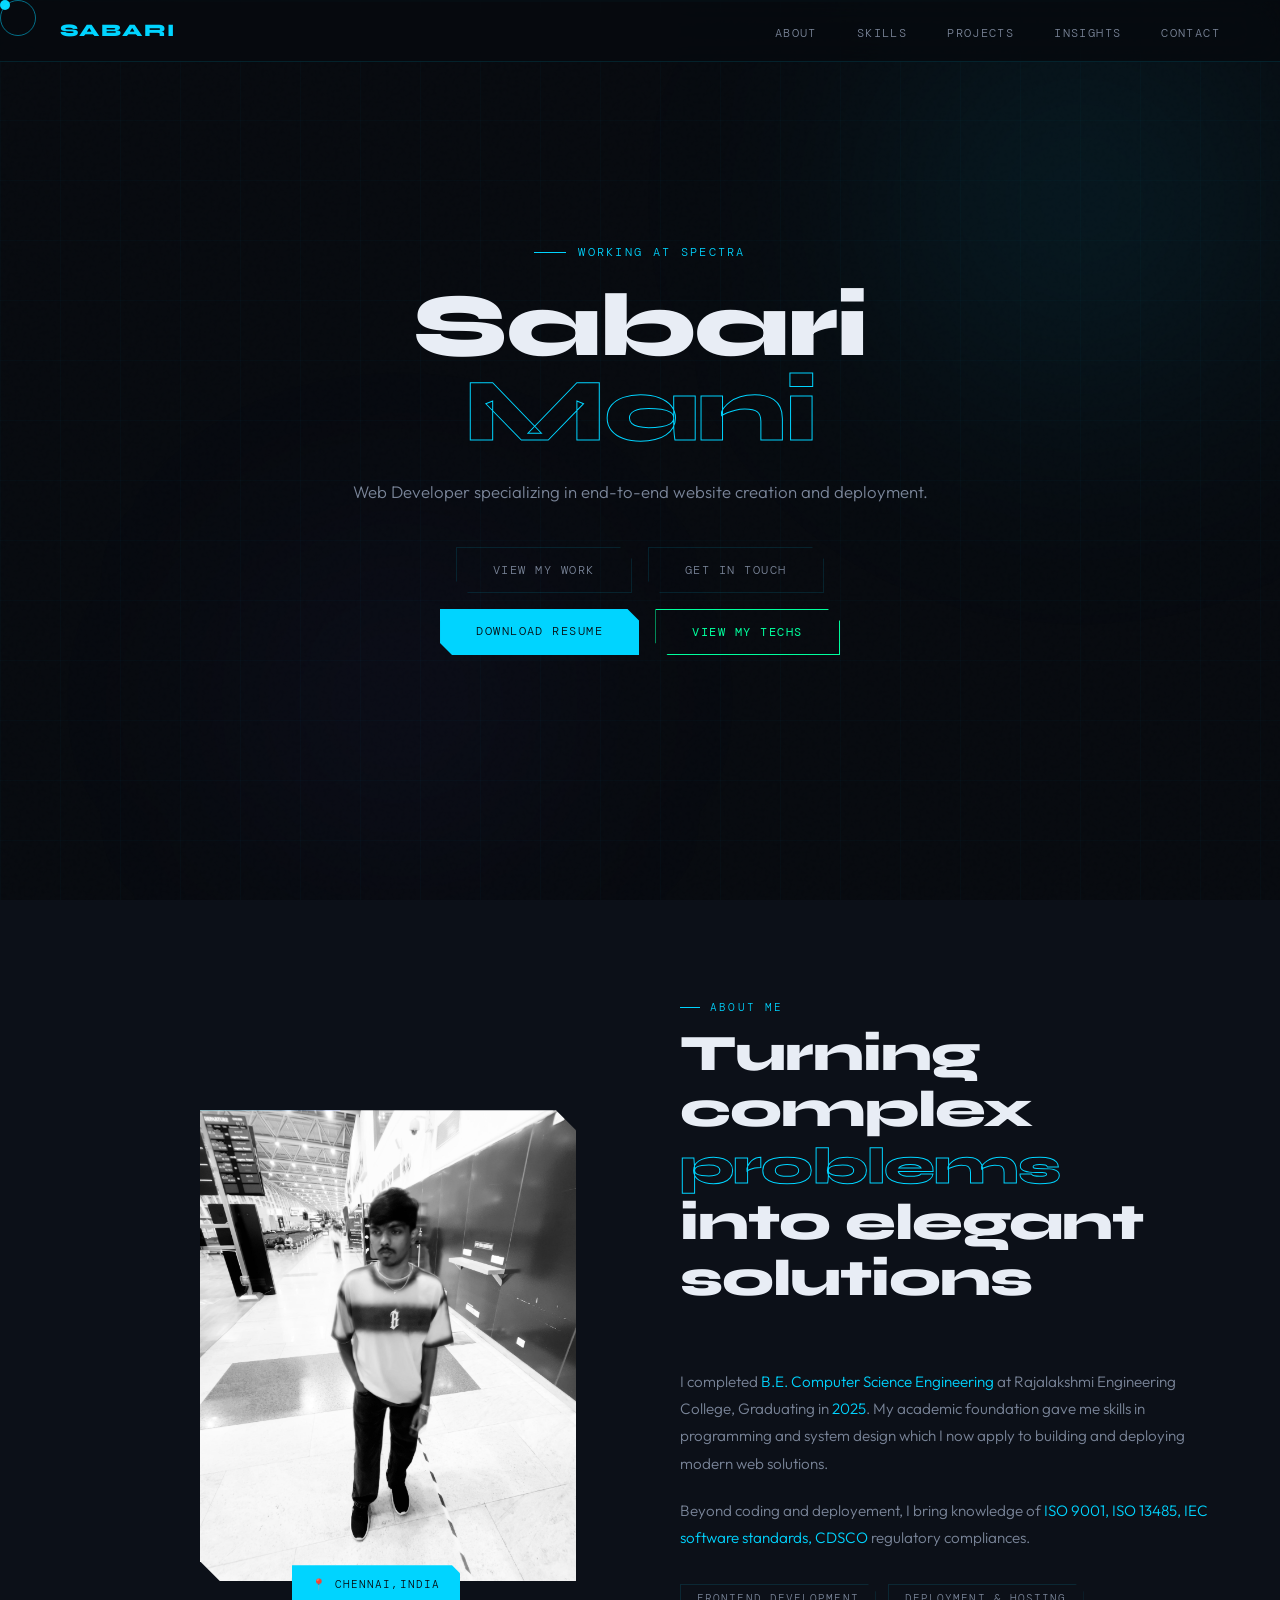
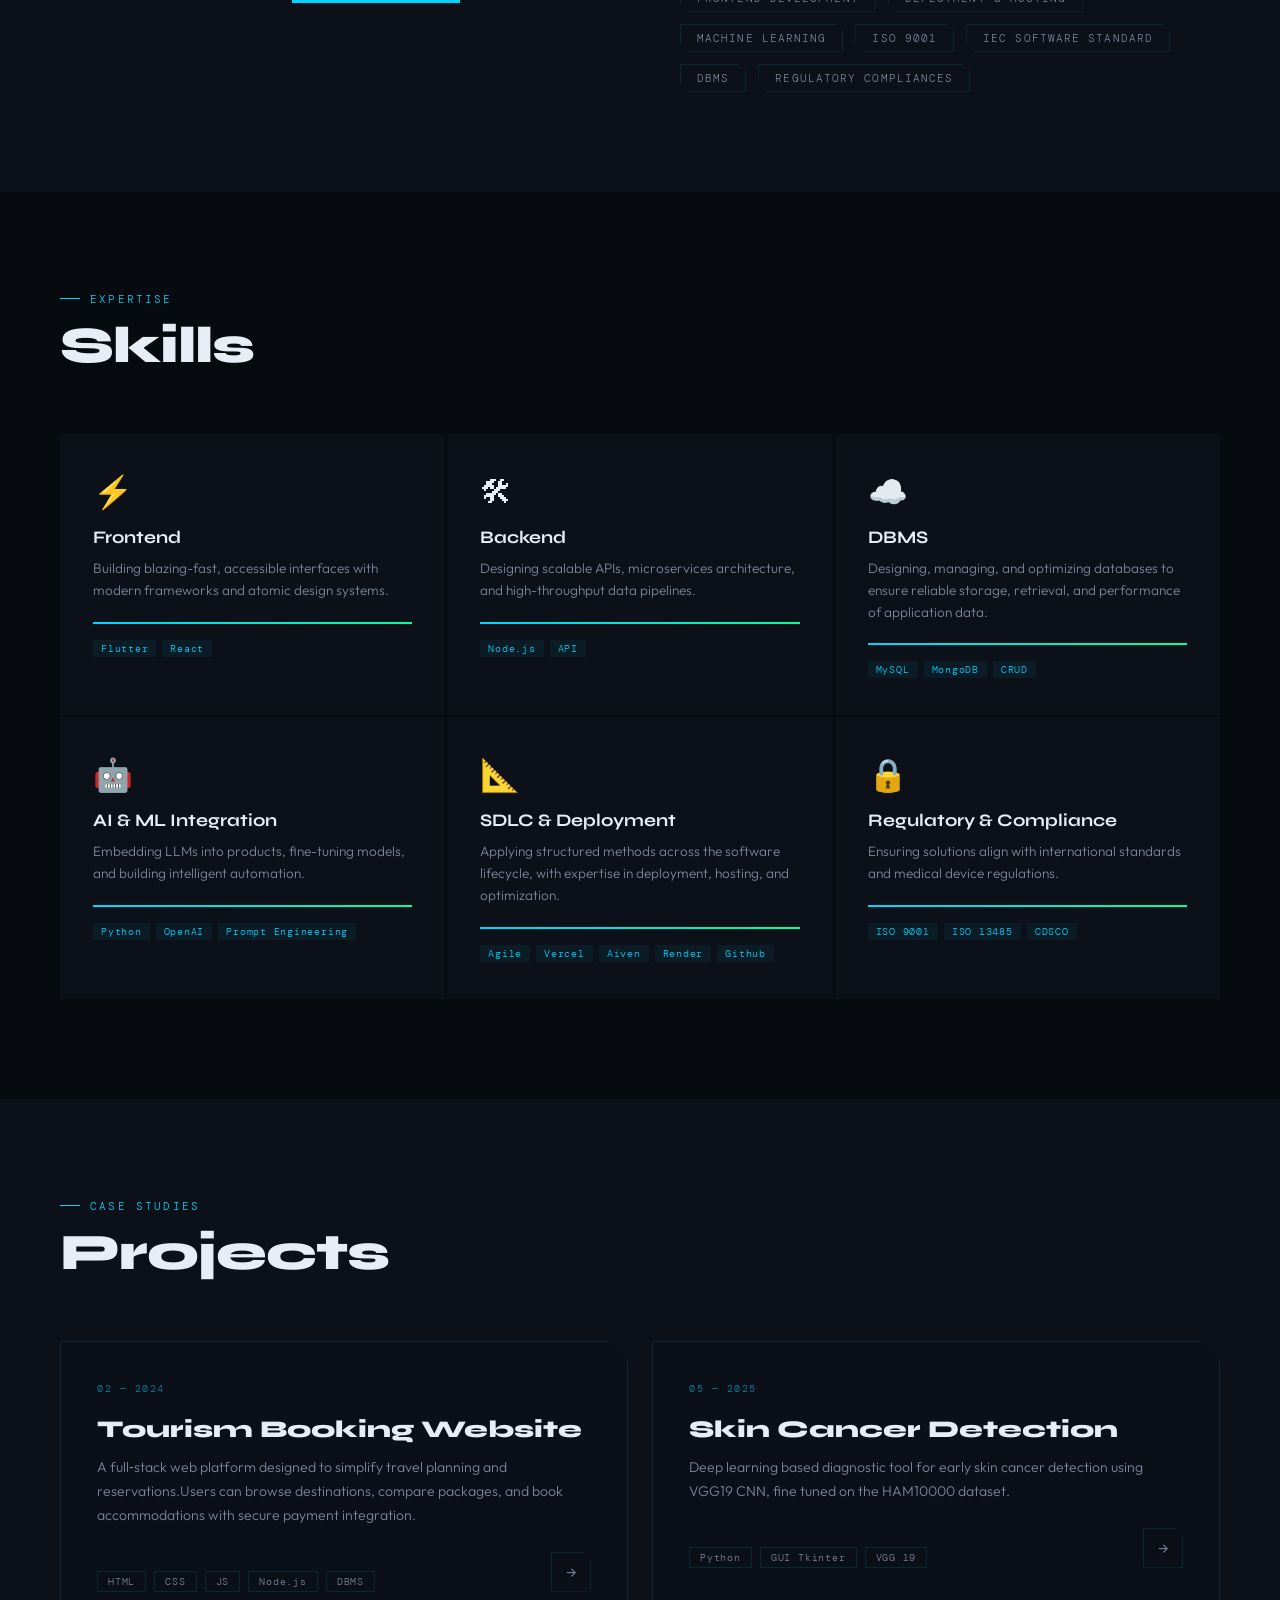
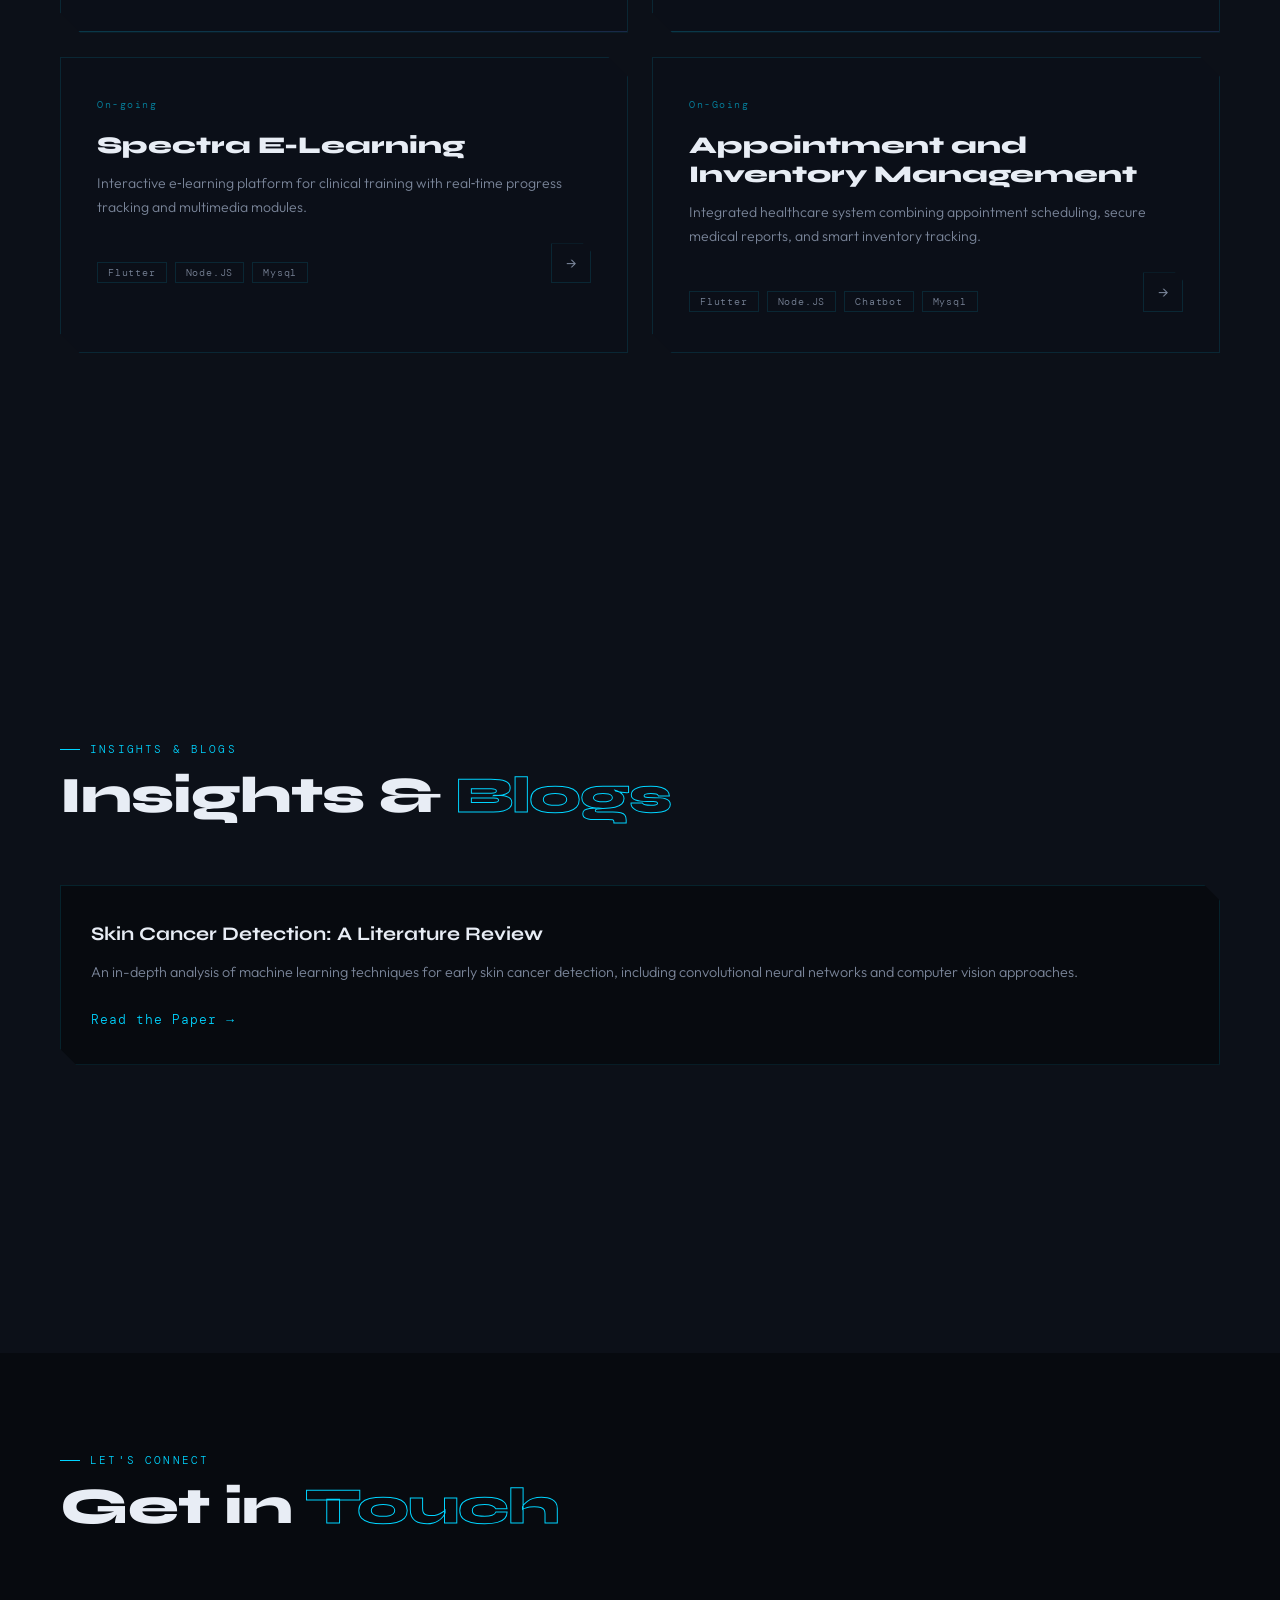
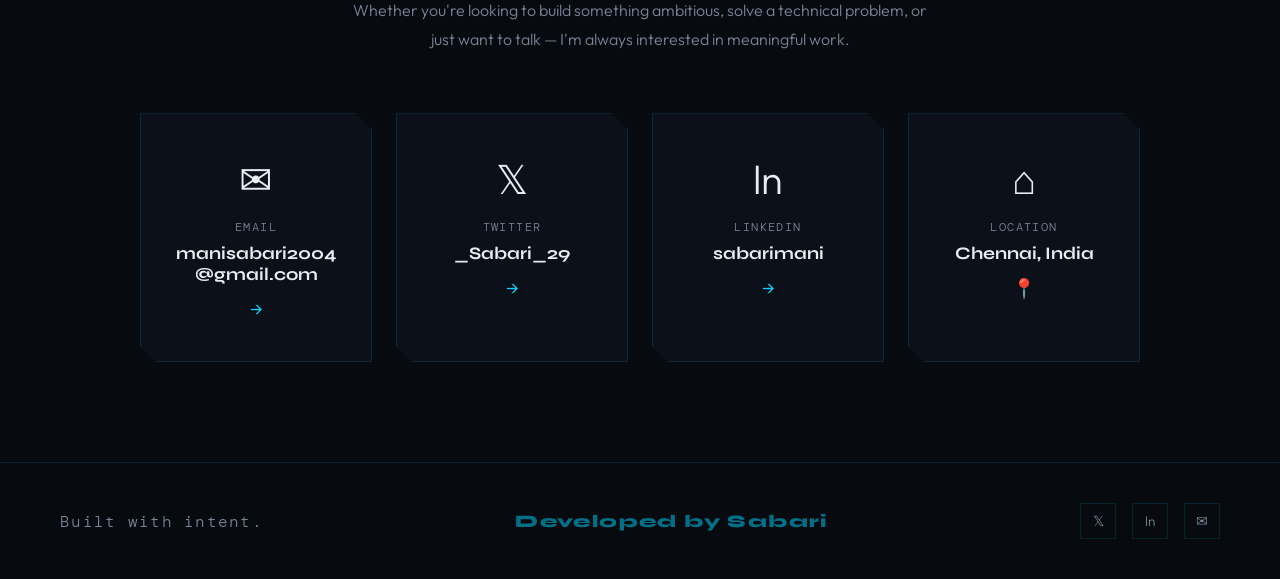
==== commit 73dd5baf: "email js deleted" ====
--- a/index.html
+++ b/index.html
@@ -7,7 +7,7 @@
 <link rel="preconnect" href="https://fonts.googleapis.com">
 <link href="https://fonts.googleapis.com/css2?family=Syne:wght@400;600;700;800&family=DM+Mono:ital,wght@0,300;0,400;1,300&family=Outfit:wght@300;400;500&display=swap" rel="stylesheet">
 <link rel="stylesheet" href="css/style.css">
-</head>
+    <link rel="icon" type="image/svg+xml" href="data:image/svg+xml,%3Csvg xmlns='http://www.w3.org/2000/svg' viewBox='0 0 16 16'%3E%3Ctext x='0' y='14' font-size='16'%3ES%3C/text%3E%3C/svg%3E">
 <body>
 
 <div class="cursor" id="cursor"></div>
@@ -95,7 +95,7 @@
         <span>GitHub</span>
       </div>
       <div class="tech-item">
-        <img src="assets/images/tech/mysql.png" alt="MySQL">
+        <img src="assets/images/tech/MySQL.png" alt="MySQL">
         <span>MySQL</span>
       </div>
       <div class="tech-item">
@@ -103,7 +103,7 @@
         <span>VSCode</span>
       </div>
       <div class="tech-item">
-        <img src="assets/images/tech/docker.png" alt="Docker">
+        <img src="assets/images/tech/Docker.png" alt="Docker">
         <span>Docker</span>
       </div>
       <div class="tech-item">
@@ -332,62 +332,35 @@
 <section id="contact">
   <div class="section-header reveal">
     <div class="section-tag">Let's Connect</div>
-    <h2 class="section-title">Start a <em>Conversation</em></h2>
-  </div>
-  <div class="contact-inner">
-    <div>
-      <p class="reveal" style="color:var(--text2); line-height:1.8; max-width:420px; margin-bottom:8px;">
-        Whether you're looking to build something ambitious, solve a technical problem, or just want to talk — I'm always interested in meaningful work.
-      </p>
-      <div class="contact-info-list">
-        <div class="contact-info-item reveal reveal-delay-1">
-          <div class="contact-info-icon">✉</div>
-          <div>
-            <div class="contact-info-label">Email</div>
-            <div class="contact-info-value">manisabari2004@gmail.com</div>
-          </div>
-        </div>
-        <div class="contact-info-item reveal reveal-delay-2">
-          <div class="contact-info-icon">𝕏</div>
-          <div>
-            <div class="contact-info-label">Twitter</div>
-            <div class="contact-info-value">_Sabari_29</div>
-          </div>
-        </div>
-        <div class="contact-info-item reveal reveal-delay-3">
-          <div class="contact-info-icon">ln</div>
-          <div>
-            <div class="contact-info-label">LinkedIn</div>
-            <div class="contact-info-value">linkedin.com/in/sabarimani</div>
-          </div>
-        </div>
-        <div class="contact-info-item reveal reveal-delay-4">
-          <div class="contact-info-icon">⌂</div>
-          <div>
-            <div class="contact-info-label">Location</div>
-            <div class="contact-info-value">Chennai</div>
-          </div>
-        </div>
-      </div>
-    </div>
-    <div class="contact-form-wrap reveal reveal-delay-2">
-      <form id="contactForm" class="contact-form" action="https://formspree.io/f/xyzgqdnd" method="POST">
-        <div class="form-group">
-          <input id="user_name" type="text" name="name" placeholder="Your Name" maxlength="100" required>
-        </div>
-        <div class="form-group">
-          <input id="user_email" type="email" name="email" placeholder="Email Address" maxlength="100" required>
-        </div>
-        <div class="form-group">
-          <input id="project_name" type="text" name="project_name" placeholder="Project Name" maxlength="100">
-        </div>
-        <div class="form-group">
-          <textarea id="message" name="message" rows="5" placeholder="Tell me about your project or idea..." maxlength="1000" required></textarea>
-        </div>
-        <button id="btn-text" type="submit" class="btn-primary" style="border:none;cursor:pointer;width:100%;font-size:0.78rem;">
-          <span>Send Message →</span>
-        </button>
-      </form>
+    <h2 class="section-title">Get in <em>Touch</em></h2>
+  </div>
+  <p class="reveal" style="color:var(--text2); line-height:1.8; max-width:600px; margin:0 auto 60px; text-align:center;">
+    Whether you're looking to build something ambitious, solve a technical problem, or just want to talk — I'm always interested in meaningful work.
+  </p>
+  <div class="contact-cards-grid">
+    <a href="mailto:manisabari2004@gmail.com" class="contact-card reveal">
+      <div class="contact-card-icon">✉</div>
+      <div class="contact-card-label">Email</div>
+      <div class="contact-card-value">manisabari2004@gmail.com</div>
+      <div class="contact-card-arrow">→</div>
+    </a>
+    <a href="https://x.com/_sabari_29?s=11" target="_blank" class="contact-card reveal reveal-delay-1">
+      <div class="contact-card-icon">𝕏</div>
+      <div class="contact-card-label">Twitter</div>
+      <div class="contact-card-value">_Sabari_29</div>
+      <div class="contact-card-arrow">→</div>
+    </a>
+    <a href="https://www.linkedin.com/in/sabarimani-s-35b1a0249/" target="_blank" class="contact-card reveal reveal-delay-2">
+      <div class="contact-card-icon">ln</div>
+      <div class="contact-card-label">LinkedIn</div>
+      <div class="contact-card-value">sabarimani</div>
+      <div class="contact-card-arrow">→</div>
+    </a>
+    <div class="contact-card reveal reveal-delay-3">
+      <div class="contact-card-icon">⌂</div>
+      <div class="contact-card-label">Location</div>
+      <div class="contact-card-value">Chennai, India</div>
+      <div class="contact-card-arrow">📍</div>
     </div>
   </div>
 </section>
@@ -422,25 +395,6 @@
   </div>
 </div>
 
-<script src="https://unpkg.com/@emailjs/browser@4/dist/index.global.js"></script>
-<script>
-  // Wait for Email.js to load
-  function initEmailJS() {
-    if (typeof emailjs !== 'undefined') {
-      emailjs.init('xtDHmh9-3ydF-VOTI');
-      console.log('✓ Email.js initialized successfully');
-      window.emailjsReady = true;
-      // Trigger custom event for other scripts
-      document.dispatchEvent(new Event('emailjsready'));
-    } else {
-      console.warn('Email.js not loaded yet, retrying...');
-      setTimeout(initEmailJS, 500);
-    }
-  }
-  
-  // Start initialization immediately
-  initEmailJS();
-</script>
 <script src="js/script.js"></script>
 </body>
 </html>
--- a/css/style.css
+++ b/css/style.css
@@ -845,79 +845,77 @@
   min-height: 60vh;
   display: flex; flex-direction: column; justify-content: center;
 }
-.contact-inner {
+.contact-cards-grid {
   display: grid;
-  grid-template-columns: 1fr 1fr;
-  gap: 80px;
-  align-items: center;
-}
-.contact-info-list { margin-top: 36px; }
-.contact-info-item {
-  display: flex;
-  align-items: center;
-  gap: 16px;
-  padding: 20px 0;
-  border-bottom: 1px solid var(--border);
-  transition: all 0.3s;
-}
-.contact-info-item:hover { padding-left: 8px; }
-.contact-info-icon {
-  width: 40px; height: 40px;
-  border: 1px solid var(--border);
-  display: flex; align-items: center; justify-content: center;
-  font-size: 1rem;
-  transition: all 0.3s;
-  flex-shrink: 0;
-}
-.contact-info-item:hover .contact-info-icon {
-  background: var(--accent);
-  border-color: var(--accent);
-  color: var(--bg);
-}
-.contact-info-label {
-  font-family: 'DM Mono', monospace;
-  font-size: 0.62rem;
-  color: var(--text2);
-  letter-spacing: 0.1em;
-  text-transform: uppercase;
-}
-.contact-info-value {
-  font-size: 0.95rem;
-  color: var(--text);
-  transition: color 0.3s;
-}
-.contact-info-item:hover .contact-info-value { color: var(--accent); }
-
-.contact-form-wrap { }
-.contact-form { display: flex; flex-direction: column; gap: 16px; }
-.form-group { position: relative; }
-.form-group input,
-.form-group textarea {
-  width: 100%;
+  grid-template-columns: repeat(auto-fit, minmax(220px, 1fr));
+  gap: 24px;
+  max-width: 1000px;
+  margin: 0 auto;
+}
+
+.contact-card {
   background: var(--bg2);
   border: 1px solid var(--border);
+  padding: 40px 32px;
+  text-align: center;
+  transition: all 0.4s;
+  text-decoration: none;
+  color: inherit;
+  cursor: pointer;
+  position: relative;
+  clip-path: polygon(0 0, calc(100% - 16px) 0, 100% 16px, 100% 100%, 16px 100%, 0 calc(100% - 16px));
+}
+
+.contact-card:hover {
+  background: var(--bg3);
+  border-color: var(--accent);
+  transform: translateY(-8px);
+  box-shadow: 0 20px 60px rgba(0,212,255,0.12), 0 0 40px var(--glow);
+}
+
+.contact-card-icon {
+  font-size: 2.5rem;
+  margin-bottom: 16px;
+  display: block;
+  transition: transform 0.3s;
+}
+
+.contact-card:hover .contact-card-icon {
+  transform: scale(1.15);
+}
+
+.contact-card-label {
+  font-family: 'DM Mono', monospace;
+  font-size: 0.72rem;
+  color: var(--text2);
+  letter-spacing: 0.12em;
+  text-transform: uppercase;
+  margin-bottom: 8px;
+}
+
+.contact-card-value {
+  font-family: 'Syne', sans-serif;
+  font-size: 1.1rem;
+  font-weight: 700;
   color: var(--text);
-  padding: 16px 20px;
-  font-family: 'Outfit', sans-serif;
-  font-size: 0.9rem;
-  outline: none;
-  transition: all 0.3s;
-  resize: none;
-  clip-path: polygon(0 0, calc(100% - 10px) 0, 100% 10px, 100% 100%, 10px 100%, 0 calc(100% - 10px));
-}
-.form-group input:focus,
-.form-group textarea:focus {
-  border-color: var(--accent);
-  background: var(--bg3);
-  box-shadow: 0 0 20px var(--glow);
-}
-.form-group input::placeholder,
-.form-group textarea::placeholder {
-  color: var(--text2);
-  font-family: 'DM Mono', monospace;
-  font-size: 0.72rem;
-  letter-spacing: 0.08em;
-}
+  margin-bottom: 12px;
+  word-break: break-word;
+}
+
+.contact-card:hover .contact-card-value {
+  color: var(--accent);
+}
+
+.contact-card-arrow {
+  font-size: 1.2rem;
+  color: var(--accent);
+  transition: transform 0.3s;
+}
+
+.contact-card:hover .contact-card-arrow {
+  transform: translateX(4px);
+}
+
 
 /* FOOTER */
 footer {
@@ -1334,16 +1332,11 @@
     margin-top: 0;
   }
   
-  .contact-inner { grid-template-columns: 1fr; }
+  .contact-cards-grid { grid-template-columns: repeat(2, 1fr); gap: 16px; }
   .skills-grid, .projects-grid, .insights-grid, .template-grid { grid-template-columns: 1fr; }
   .impact-bar { grid-template-columns: repeat(2, 1fr); }
   .workflow-diagram { flex-direction: column; align-items: flex-start; }
   footer { flex-direction: column; gap: 16px; text-align: center; }
-  
-  /* Contact form mobile fixes */
-  .contact-form {
-    width: 100%;
-  }
 
   /* Tech Stack Modal Mobile */
   .tech-stack-modal-content {
@@ -1395,4 +1388,8 @@
   .hero-name {
     font-size: 2.5rem;
   }
+  .contact-cards-grid {
+    grid-template-columns: 1fr;
+    gap: 16px;
+  }
 }
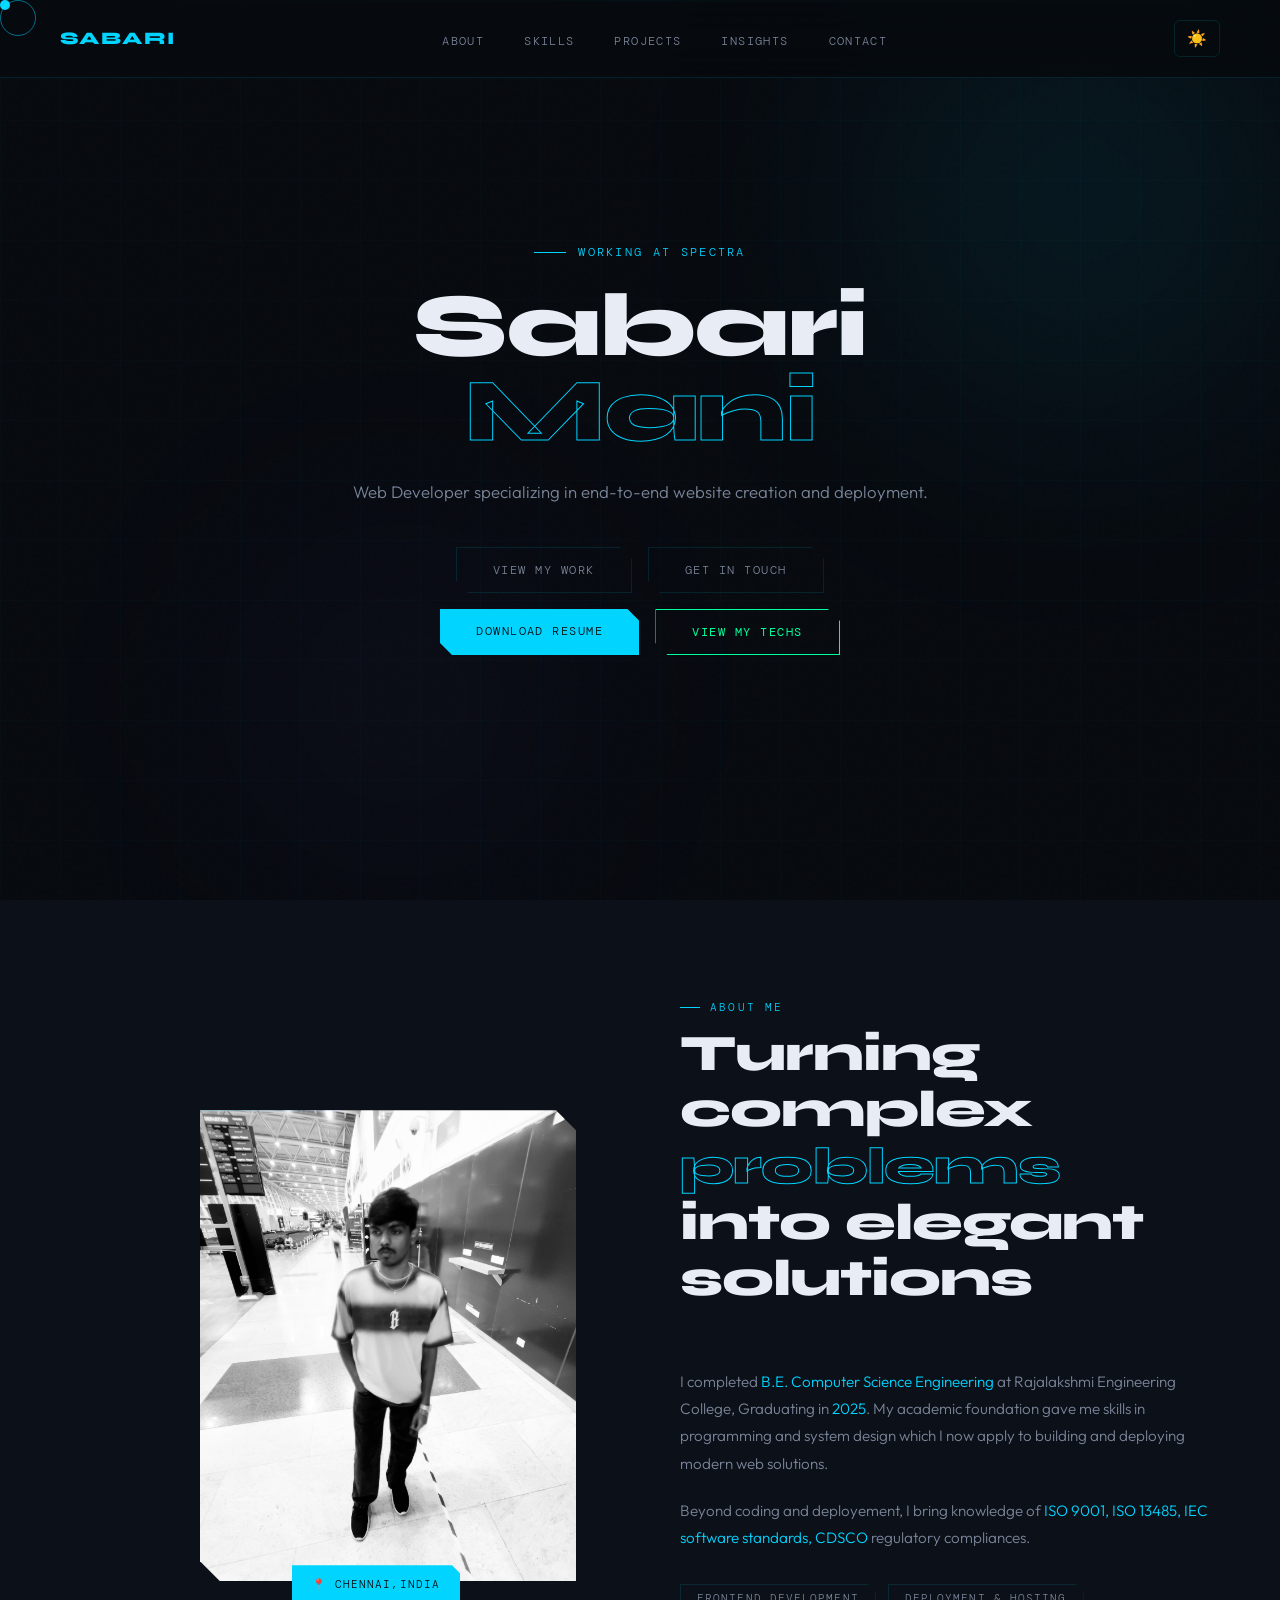
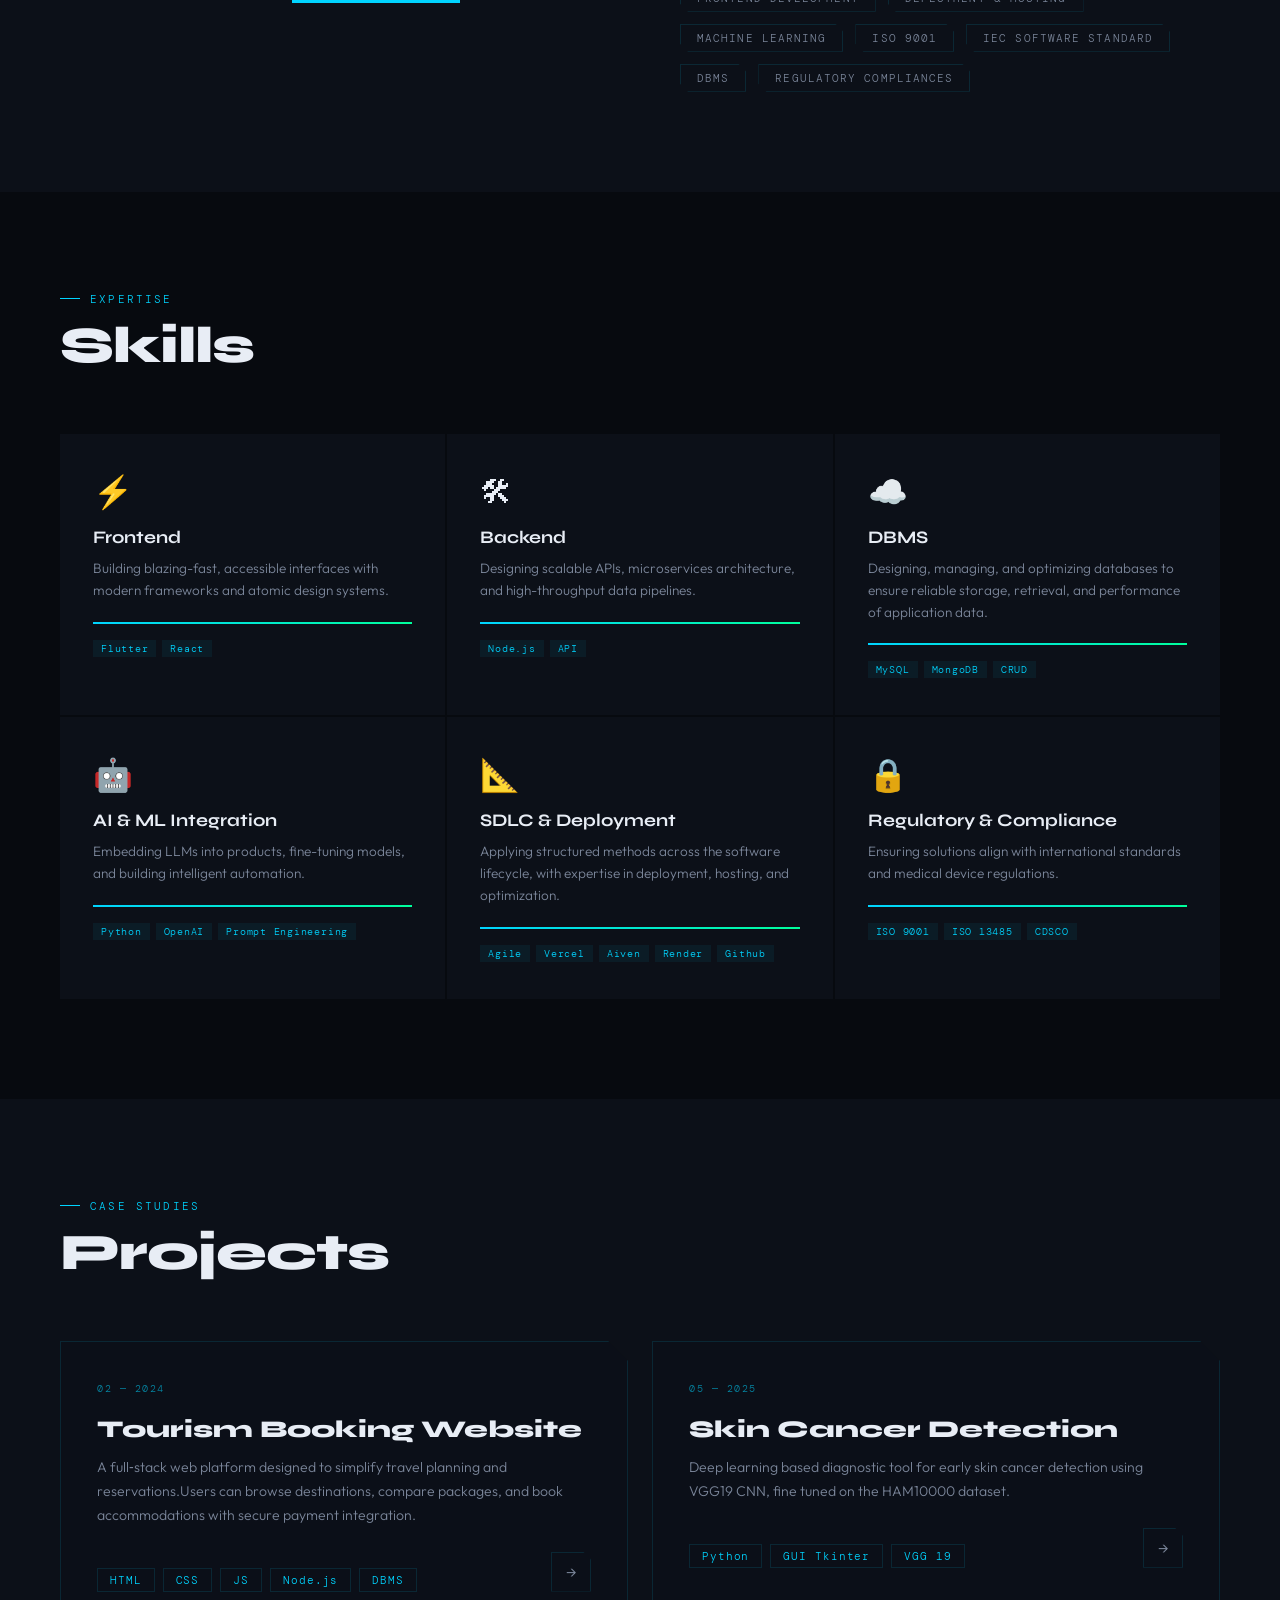
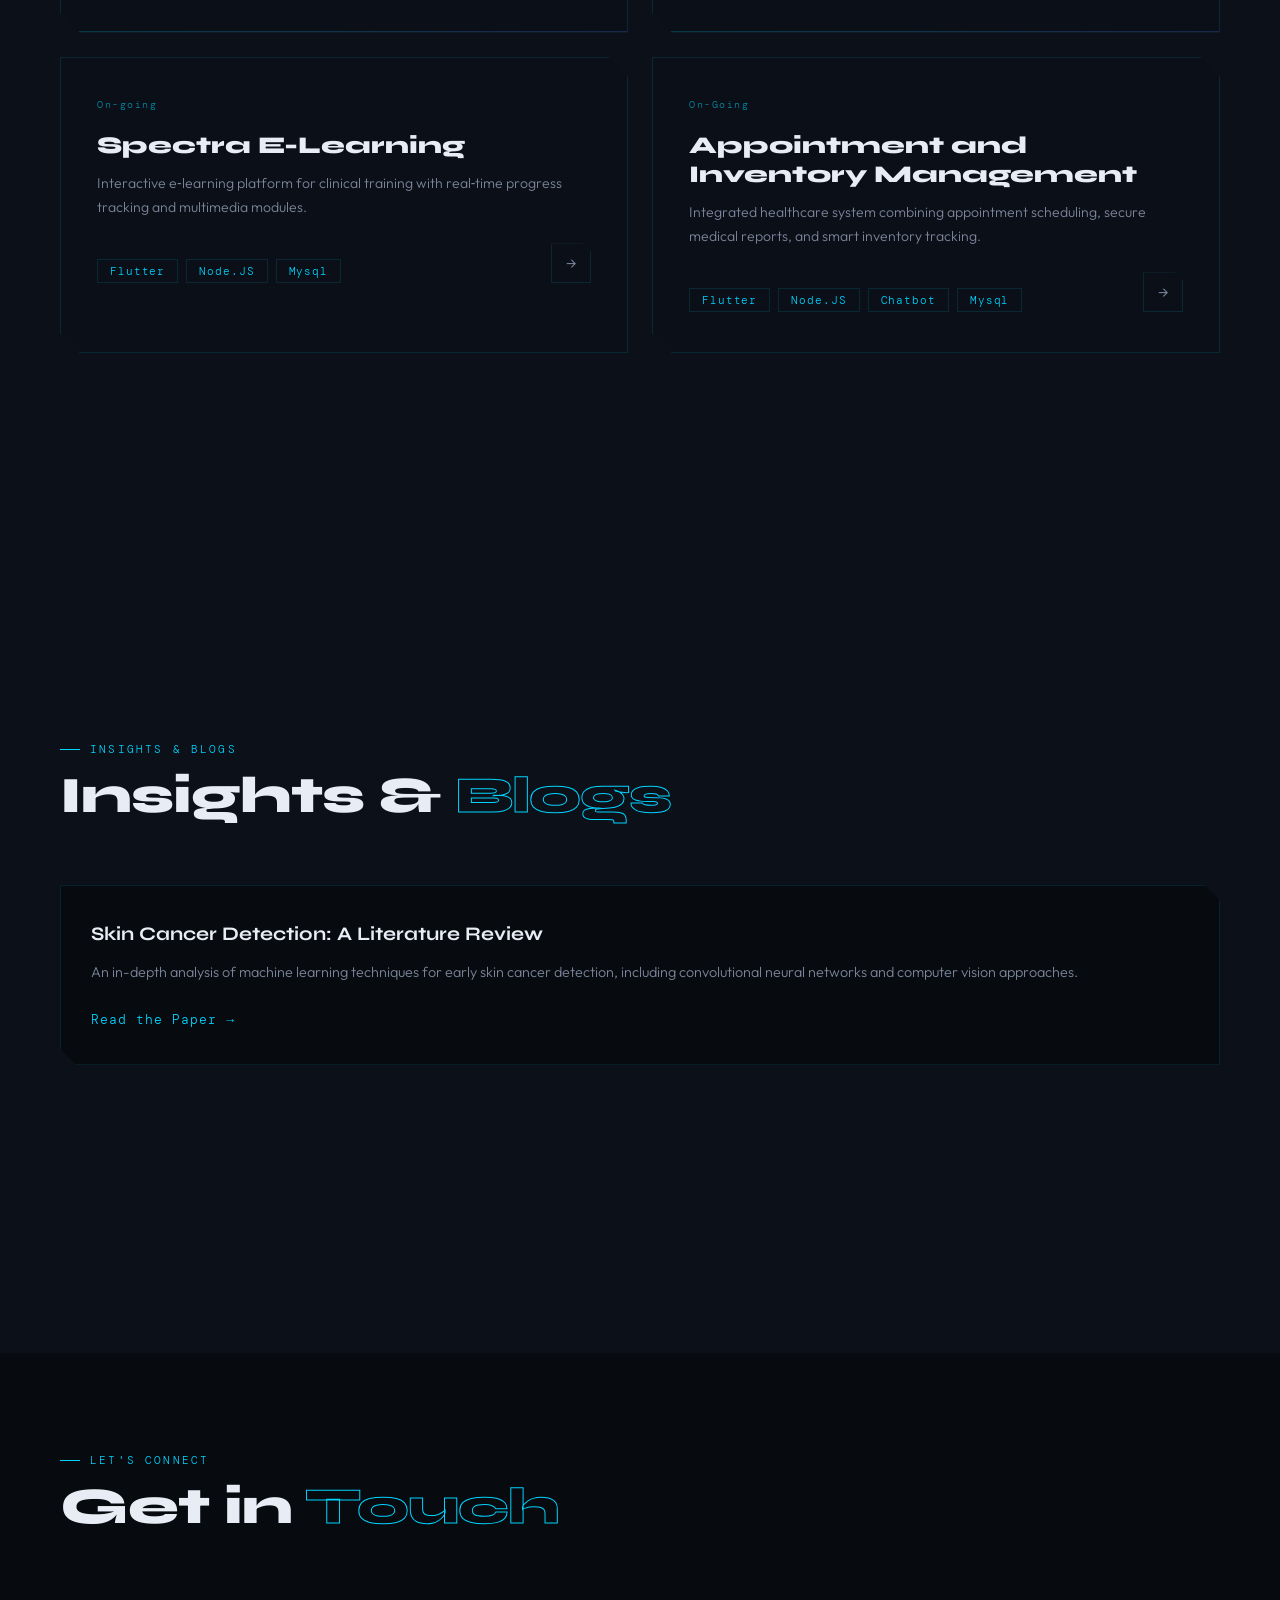
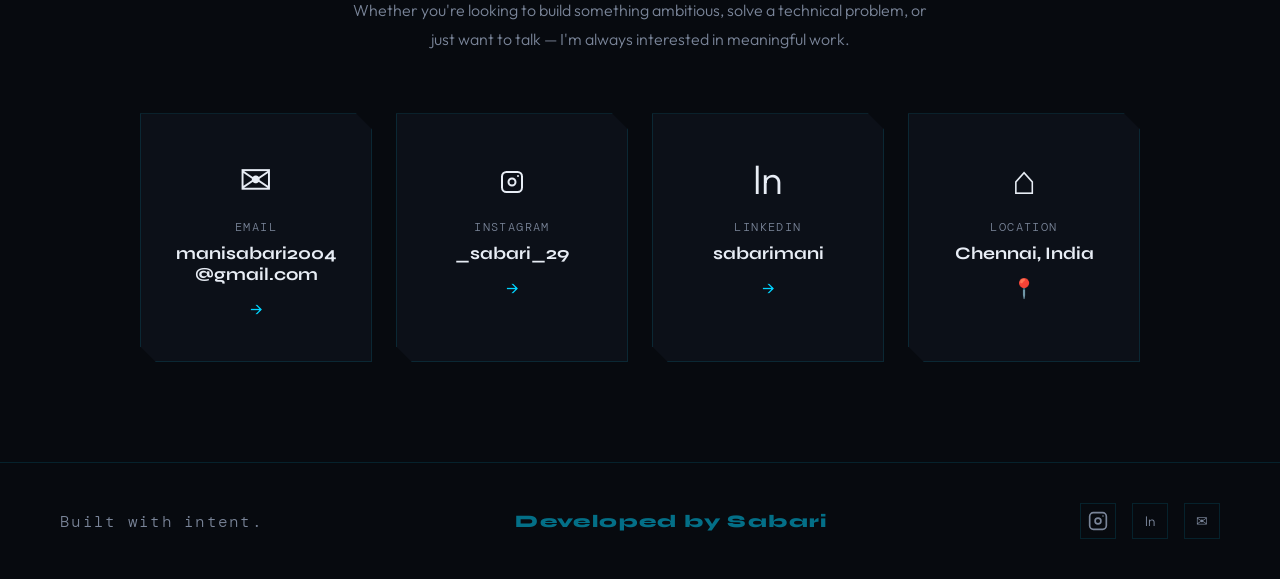
==== commit 8708bde0: "Insta Link Added Instead of Twitter" ====
--- a/index.html
+++ b/index.html
@@ -18,6 +18,19 @@
 <nav>
   <div class="nav-logo">Sabari</div>
   <ul class="nav-links">
+    <li><a href="#about">About</a></li>
+    <li><a href="#skills">Skills</a></li>
+    <li><a href="#projects">Projects</a></li>
+    <li><a href="#insights">Insights</a></li>
+    <li><a href="#contact">Contact</a></li>
+  </ul>
+  <button class="hamburger" id="hamburger" aria-label="Toggle menu">
+    <span></span>
+    <span></span>
+    <span></span>
+  </button>
+  <button class="theme-toggle" id="themeToggle" aria-label="Toggle dark/light mode">☀️</button>
+  <ul class="nav-links-mobile" id="navMobile">
     <li><a href="#about">About</a></li>
     <li><a href="#skills">Skills</a></li>
     <li><a href="#projects">Projects</a></li>
@@ -46,7 +59,7 @@
           <a href="#contact" class="btn-ghost">Get In Touch</a>
         </div>
         <div class="cta-row">
-          <a href="assets/docs/Resume.pdf" class="btn-primary" download><span>Download Resume</span></a>
+          <a href="assets/docs/Sabari Resume.pdf" class="btn-primary" download><span>Download Resume</span></a>
           <button class="btn-tech-stack" id="techStackBtn">View My Techs</button>
         </div>
       </div>
@@ -344,10 +357,10 @@
       <div class="contact-card-value">manisabari2004@gmail.com</div>
       <div class="contact-card-arrow">→</div>
     </a>
-    <a href="https://x.com/_sabari_29?s=11" target="_blank" class="contact-card reveal reveal-delay-1">
-      <div class="contact-card-icon">𝕏</div>
-      <div class="contact-card-label">Twitter</div>
-      <div class="contact-card-value">_Sabari_29</div>
+    <a href="https://www.instagram.com/_sabari_29?igsh=bGk3cWRzdnN3bXl4&utm_source=qr" target="_blank" class="contact-card reveal reveal-delay-1">
+      <div class="contact-card-icon"><svg width="24" height="24" viewBox="0 0 24 24" fill="currentColor" xmlns="http://www.w3.org/2000/svg"><rect x="2" y="2" width="20" height="20" rx="4.5" ry="4.5" stroke="currentColor" stroke-width="2" fill="none"/><circle cx="12" cy="12" r="3.5" stroke="currentColor" stroke-width="2" fill="none"/><circle cx="18" cy="6" r="1" fill="currentColor"/></svg></div>
+      <div class="contact-card-label">Instagram</div>
+      <div class="contact-card-value">_sabari_29</div>
       <div class="contact-card-arrow">→</div>
     </a>
     <a href="https://www.linkedin.com/in/sabarimani-s-35b1a0249/" target="_blank" class="contact-card reveal reveal-delay-2">
@@ -370,7 +383,7 @@
   <div class="footer-logo">Built with intent.</div>
   <div class="footer-copy">Developed by Sabari</div>
   <div class="footer-socials">
-    <a href="https://x.com/_sabari_29?s=11" class="social-link" target="_blank">𝕏</a>
+    <a href="https://www.instagram.com/_sabari_29?igsh=bGk3cWRzdnN3bXl4&utm_source=qr" class="social-link" target="_blank"><svg width="20" height="20" viewBox="0 0 24 24" fill="currentColor" xmlns="http://www.w3.org/2000/svg"><rect x="2" y="2" width="20" height="20" rx="4.5" ry="4.5" stroke="currentColor" stroke-width="2" fill="none"/><circle cx="12" cy="12" r="3.5" stroke="currentColor" stroke-width="2" fill="none"/><circle cx="18" cy="6" r="1" fill="currentColor"/></svg></a>
     <a href="https://www.linkedin.com/in/sabarimani-s-35b1a0249/" class="social-link" target="_blank">ln</a>
     <a href="mailto:manisabari2004@gmail.com" class="social-link">✉</a>
   </div>
--- a/css/style.css
+++ b/css/style.css
@@ -12,6 +12,21 @@
   --card: rgba(12, 16, 24, 0.8);
 }
 
+/* Light Mode */
+body.light-mode {
+  --bg: #ffffff;
+  --bg2: #f5f7fa;
+  --bg3: #ebebf0;
+  --accent: #0066ff;
+  --accent2: #00cc66;
+  --accent3: #6b42ff;
+  --text: #1a1a1a;
+  --text2: #666666;
+  --border: rgba(0, 102, 255, 0.15);
+  --glow: rgba(0, 102, 255, 0.1);
+  --card: rgba(245, 247, 250, 0.9);
+}
+
 *, *::before, *::after { margin: 0; padding: 0; box-sizing: border-box; }
 
 html { scroll-behavior: smooth; }
@@ -56,6 +71,11 @@
   pointer-events: none;
   z-index: 1;
   opacity: 0.4;
+  transition: opacity 0.3s ease;
+}
+
+body.light-mode::before {
+  opacity: 0.15;
 }
 
 /* GRID BG */
@@ -70,6 +90,12 @@
   z-index: 0;
 }
 
+body.light-mode::after {
+  background-image:
+    linear-gradient(rgba(0, 102, 255, 0.08) 1px, transparent 1px),
+    linear-gradient(90deg, rgba(0, 102, 255, 0.08) 1px, transparent 1px);
+}
+
 /* NAV */
 nav {
   position: fixed; top: 0; left: 0; right: 0;
@@ -79,6 +105,11 @@
   background: rgba(7,10,15,0.85);
   backdrop-filter: blur(20px);
   border-bottom: 1px solid var(--border);
+  transition: background 0.3s ease;
+}
+
+body.light-mode nav {
+  background: rgba(255, 255, 255, 0.9);
 }
 .nav-logo {
   font-family: 'Syne', sans-serif;
@@ -108,6 +139,90 @@
 }
 .nav-links a:hover { color: var(--accent); }
 .nav-links a:hover::after { width: 100%; }
+
+/* HAMBURGER MENU */
+.hamburger {
+  display: none;
+  flex-direction: column;
+  gap: 5px;
+  background: none;
+  border: none;
+  cursor: pointer;
+  padding: 0;
+  z-index: 101;
+}
+.hamburger span {
+  width: 24px;
+  height: 2px;
+  background: var(--text);
+  transition: all 0.3s ease;
+  border-radius: 1px;
+}
+.hamburger.active span:nth-child(1) {
+  transform: rotate(45deg) translate(8px, 8px);
+}
+.hamburger.active span:nth-child(2) {
+  opacity: 0;
+}
+.hamburger.active span:nth-child(3) {
+  transform: rotate(-45deg) translate(7px, -7px);
+}
+
+/* THEME TOGGLE */
+.theme-toggle {
+  background: none;
+  border: 1px solid var(--border);
+  color: var(--text2);
+  font-size: 1rem;
+  cursor: pointer;
+  padding: 8px 12px;
+  border-radius: 6px;
+  transition: all 0.3s;
+  margin-left: 20px;
+  display: block;
+}
+.theme-toggle:hover {
+  border-color: var(--accent);
+  color: var(--accent);
+}
+
+/* MOBILE NAV */
+.nav-links-mobile {
+  display: none;
+  position: absolute;
+  top: 70px;
+  left: 0;
+  right: 0;
+  background: var(--bg2);
+  border-bottom: 1px solid var(--border);
+  flex-direction: column;
+  list-style: none;
+  padding: 20px 0;
+  z-index: 99;
+  transition: background 0.3s ease;
+}
+.nav-links-mobile.active {
+  display: flex;
+}
+.nav-links-mobile li {
+  padding: 0;
+}
+.nav-links-mobile a {
+  display: block;
+  padding: 12px 24px;
+  font-family: 'DM Mono', monospace;
+  font-size: 0.72rem;
+  letter-spacing: 0.12em;
+  text-transform: uppercase;
+  color: var(--text2);
+  text-decoration: none;
+  transition: color 0.3s;
+  border-left: 3px solid transparent;
+}
+.nav-links-mobile a:hover {
+  color: var(--accent);
+  border-left-color: var(--accent);
+}
 
 /* HERO */
 #hero {
@@ -592,12 +707,13 @@
 .project-stack { display: flex; gap: 8px; flex-wrap: wrap; }
 .project-tech {
   font-family: 'DM Mono', monospace;
-  font-size: 0.62rem;
-  padding: 3px 10px;
+  font-size: 0.7rem;
+  padding: 4px 12px;
   border: 1px solid var(--border);
-  color: var(--text2);
+  color: var(--accent);
   letter-spacing: 0.08em;
   transition: all 0.3s;
+  white-space: nowrap;
 }
 .project-card:hover .project-tech {
   border-color: rgba(0,212,255,0.25);
@@ -623,9 +739,10 @@
 .project-overlay {
   position: absolute; inset: 0;
   background: linear-gradient(135deg, rgba(0,212,255,0.92), rgba(123,97,255,0.88));
-  display: flex; flex-direction: column; justify-content: center; padding: 40px 36px;
+  display: flex; flex-direction: column; padding: 40px 36px;
   transform: translateY(100%);
   transition: transform 0.4s cubic-bezier(0.4, 0, 0.2, 1);
+  overflow: hidden;
 }
 .project-card:hover .project-overlay { transform: translateY(0); }
 .project-overlay-title {
@@ -640,6 +757,26 @@
   color: rgba(7,10,15,0.85);
   line-height: 1.7;
   margin-bottom: 20px;
+  max-height: calc(100vh - 200px);
+  overflow-y: auto;
+  padding-right: 12px;
+}
+
+.project-overlay-body::-webkit-scrollbar {
+  width: 6px;
+}
+
+.project-overlay-body::-webkit-scrollbar-track {
+  background: rgba(7,10,15,0.1);
+}
+
+.project-overlay-body::-webkit-scrollbar-thumb {
+  background: rgba(7,10,15,0.3);
+  border-radius: 3px;
+}
+
+.project-overlay-body::-webkit-scrollbar-thumb:hover {
+  background: rgba(7,10,15,0.5);
 }
 .project-overlay-link {
   font-family: 'DM Mono', monospace;
@@ -1278,18 +1415,22 @@
   .cursor, .cursor-ring { display: none !important; }
   body { cursor: auto; }
   
+  /* Show hamburger and theme toggle */
+  .hamburger { display: flex; }
+  .theme-toggle { display: block; }
+  .nav-links { display: none; }
+  
   nav { padding: 16px 24px; }
-  .nav-links { display: none; }
-  section { padding: 60px 24px; }
+  section { padding: 40px 24px; }
   
   /* Hero section fixes */
   #hero { 
-    padding: 100px 24px 60px; 
+    padding: 100px 24px 40px; 
     justify-content: center;
   }
   .hero-content { 
     flex-direction: column; 
-    gap: 32px;
+    gap: 24px;
   }
   .hero-left { 
     flex: 1;
@@ -1303,9 +1444,11 @@
   }
   .hero-name {
     text-align: center;
+    font-size: 2rem;
   }
   .hero-desc {
     text-align: center;
+    font-size: 0.95rem;
   }
   .cta-row {
     justify-content: center;
@@ -1323,17 +1466,31 @@
     width: 100%;
   }
   
+  /* Section spacing fixes */
+  .section-header { margin-bottom: 32px; }
+  .section-title { font-size: 1.8rem; }
+  
   /* About section fixes */
   .about-grid { 
     grid-template-columns: 1fr; 
-    gap: 32px;
-  }
-  .about-img-wrap {
-    margin-top: 0;
+    gap: 24px;
+  }
+  .about-text p {
+    font-size: 0.9rem;
+    line-height: 1.6;
+    margin-bottom: 16px;
+  }
+  .about-values {
+    gap: 8px;
+  }
+  .about-chip {
+    font-size: 0.6rem;
+    padding: 4px 12px;
   }
   
   .contact-cards-grid { grid-template-columns: repeat(2, 1fr); gap: 16px; }
   .skills-grid, .projects-grid, .insights-grid, .template-grid { grid-template-columns: 1fr; }
+  .project-card-inner { padding: 24px 20px; }
   .impact-bar { grid-template-columns: repeat(2, 1fr); }
   .workflow-diagram { flex-direction: column; align-items: flex-start; }
   footer { flex-direction: column; gap: 16px; text-align: center; }
@@ -1365,6 +1522,9 @@
 
 /* Extra small screens */
 @media (max-width: 480px) {
+  nav { padding: 12px 16px; }
+  section { padding: 32px 16px; }
+  
   .tech-stack-grid {
     grid-template-columns: repeat(2, 1fr);
   }
@@ -1383,13 +1543,77 @@
     padding: 12px 24px;
   }
   #hero {
-    padding: 80px 16px 40px;
+    padding: 80px 16px 32px;
   }
   .hero-name {
-    font-size: 2.5rem;
-  }
+    font-size: 2rem;
+  }
+  .hero-desc {
+    font-size: 0.85rem;
+  }
+  
+  /* About section mobile fixes */
+  .about-grid {
+    gap: 16px;
+  }
+  .about-img-wrap {
+    position: relative;
+    width: 160px;
+    height: 213px;
+    aspect-ratio: 3/4;
+    margin: 0 auto;
+  }
+  .about-img-wrap::before {
+    content: '';
+    position: absolute;
+    inset: 2px;
+    background: linear-gradient(135deg, var(--accent), var(--accent3), transparent 60%);
+    clip-path: polygon(0 0, calc(100% - 12px) 0, 100% 12px, 100% 100%, 12px 100%, 0 calc(100% - 12px));
+    z-index: 1;
+  }
+  .about-img-inner {
+    position: absolute;
+    inset: 4px;
+    width: calc(100% - 8px);
+    height: calc(100% - 8px);
+    background: linear-gradient(135deg, var(--bg3), var(--bg2));
+    clip-path: polygon(0 0, calc(100% - 12px) 0, 100% 12px, 100% 100%, 12px 100%, 0 calc(100% - 12px));
+    object-fit: cover;
+    z-index: 2;
+  }
+  .about-img-label {
+    position: absolute;
+    bottom: -12px;
+    right: -12px;
+    background: var(--accent);
+    color: var(--bg);
+    padding: 6px 12px;
+    font-family: 'DM Mono', monospace;
+    font-size: 0.55rem;
+    letter-spacing: 0.1em;
+    text-transform: uppercase;
+    clip-path: polygon(0 0, calc(100% - 6px) 0, 100% 6px, 100% 100%, 0 100%);
+    z-index: 3;
+  }
+  .about-text p {
+    font-size: 0.85rem;
+    margin-bottom: 12px;
+  }
+  .about-values {
+    gap: 6px;
+  }
+  .about-chip {
+    font-size: 0.55rem;
+    padding: 3px 10px;
+  }
+  
   .contact-cards-grid {
     grid-template-columns: 1fr;
     gap: 16px;
   }
+  
+  .project-card-inner { padding: 16px 14px; }
+  
+  .section-header { margin-bottom: 24px; }
+  .section-title { font-size: 1.4rem; }
 }
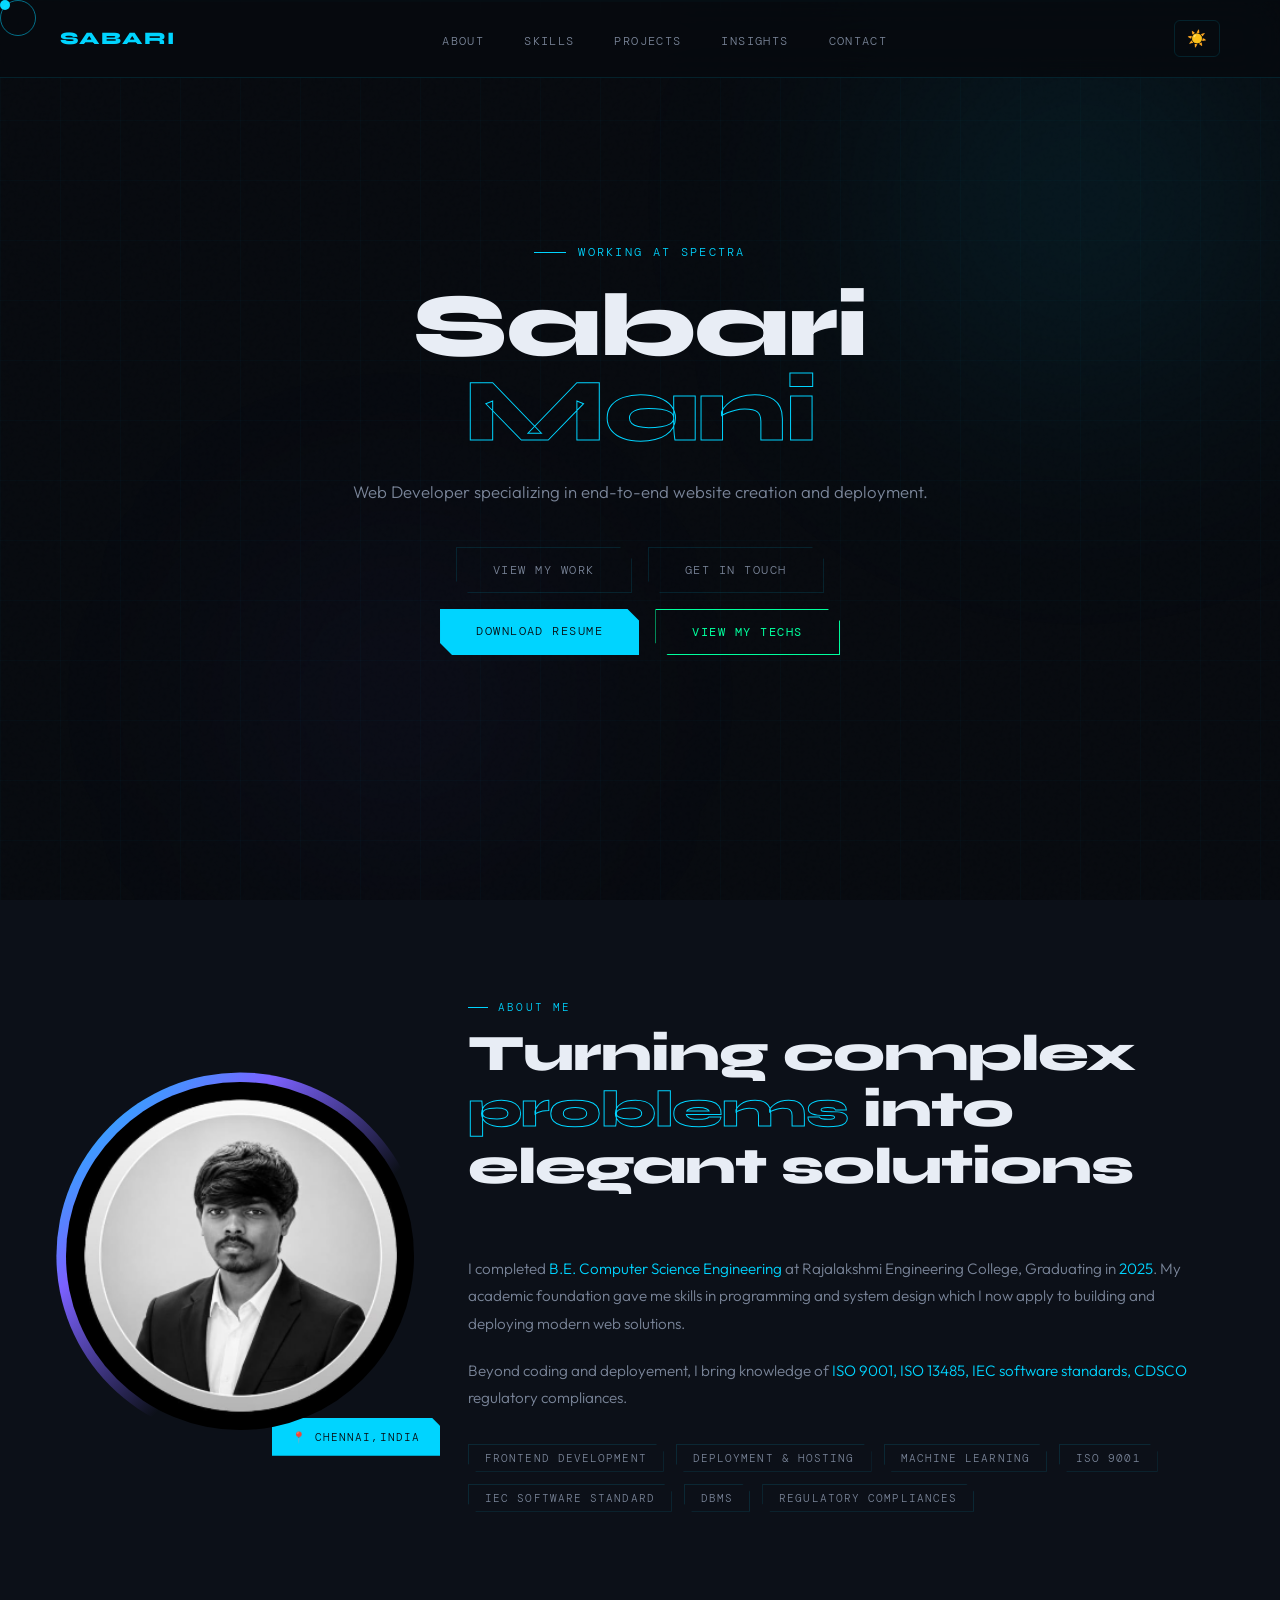
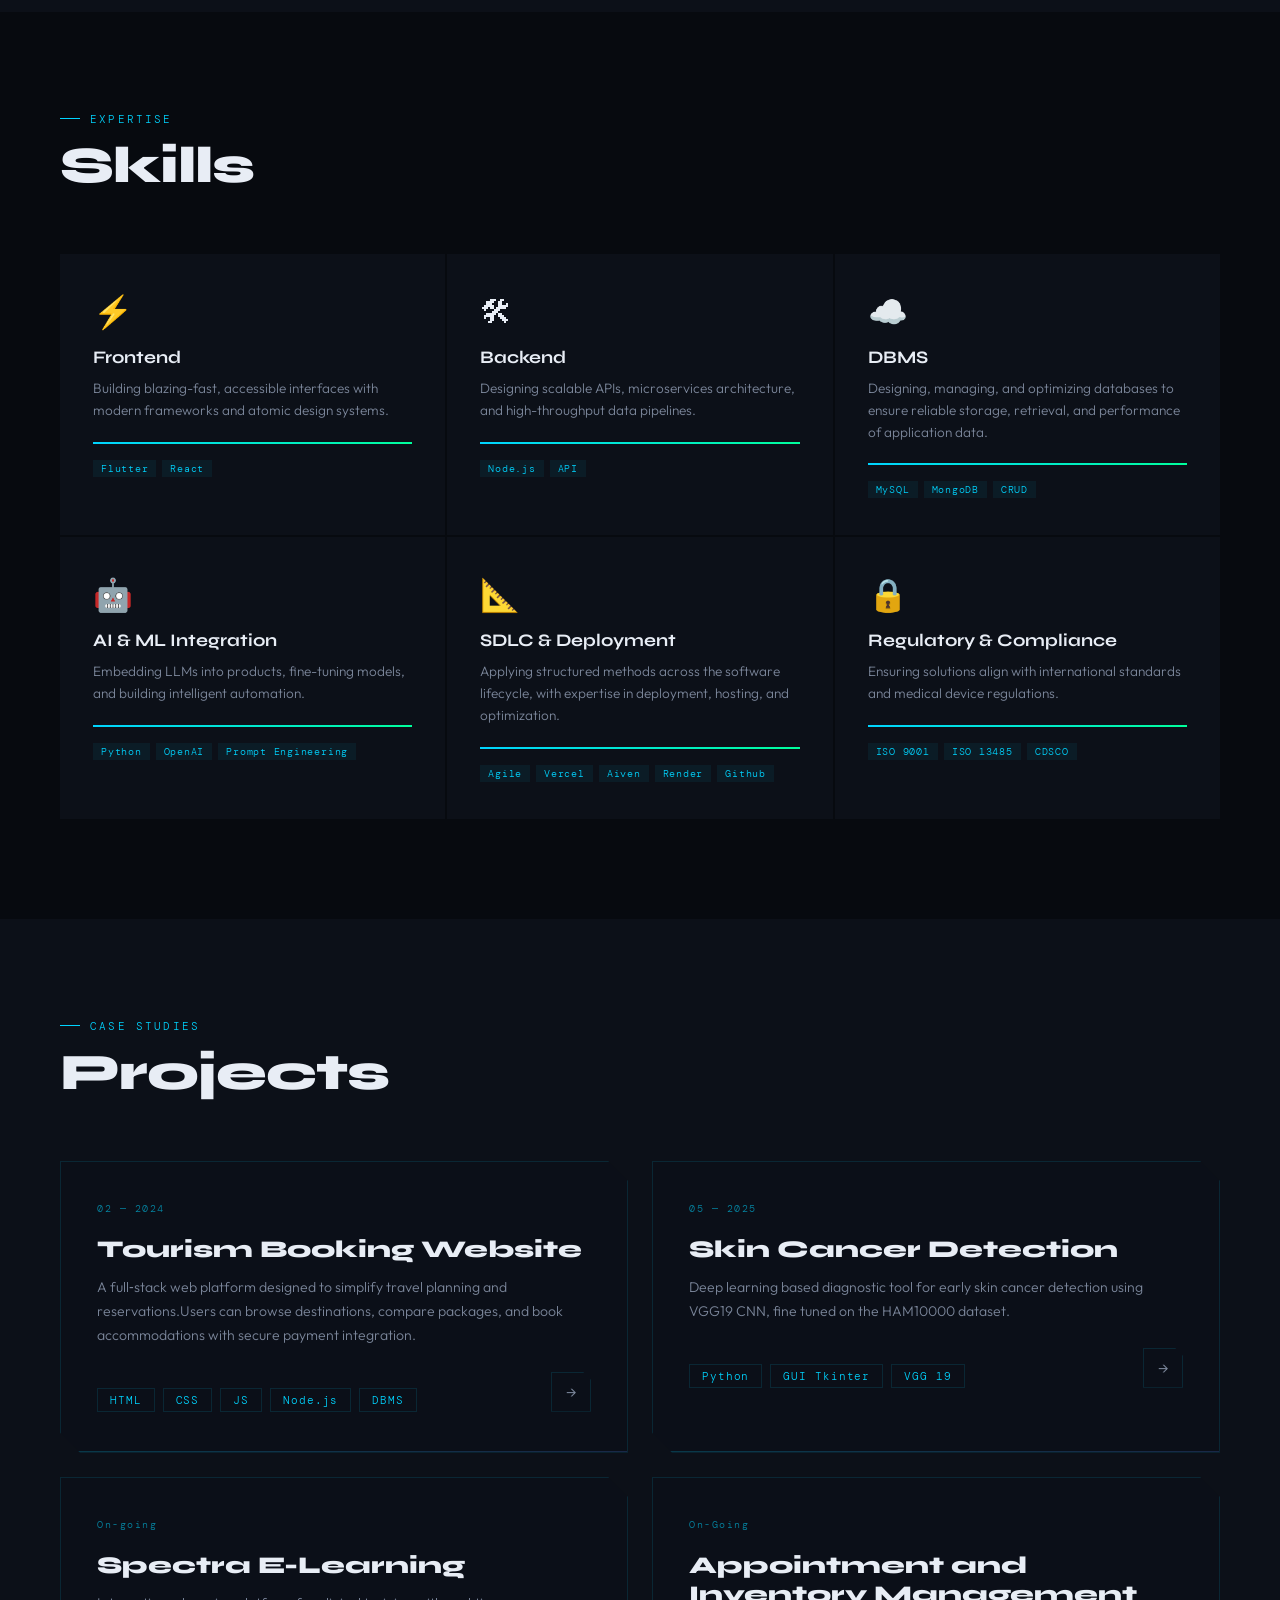
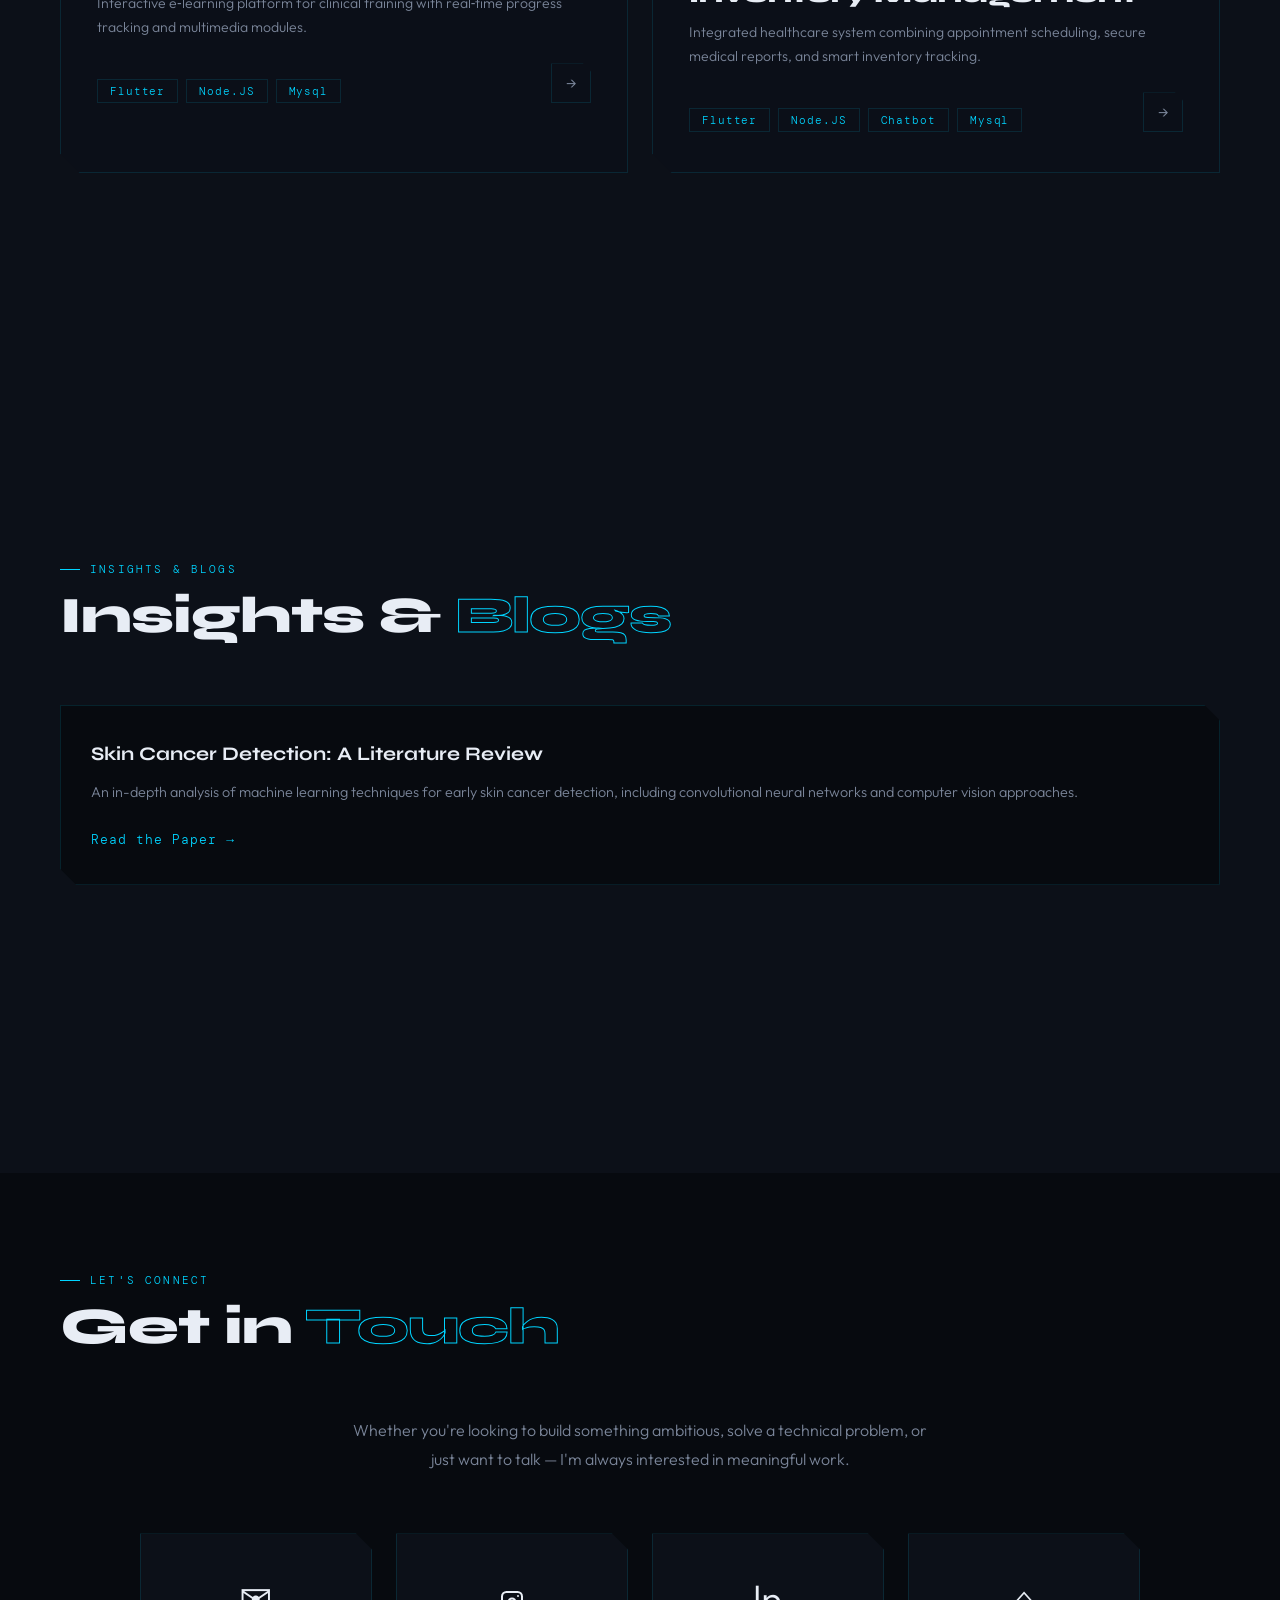
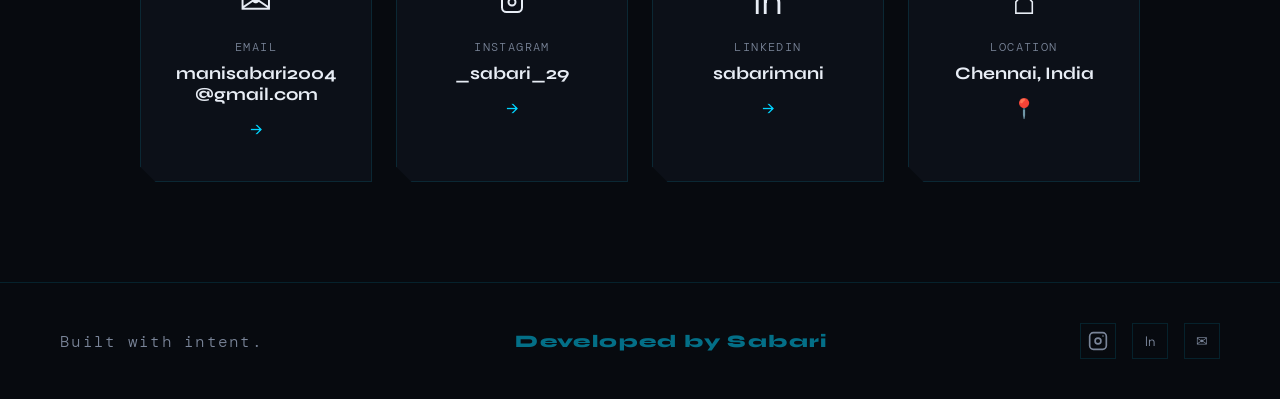
==== commit 9af5cba2: "Replace profile image and update About layout Add DP.png, remove old profile.jpeg, and update index." ====
--- a/index.html
+++ b/index.html
@@ -135,7 +135,7 @@
 <section id="about">
   <div class="about-grid">
     <div class="about-img-wrap reveal">
-      <img src="assets/images/profile.jpeg" alt="Sabari Mani" class="about-img-inner">
+      <img src="assets/images/DP.png" alt="Sabari Mani" class="about-img-inner">
       <div class="about-img-label">📍 Chennai,India</div>
     </div>
     <div class="about-text">
--- a/css/style.css
+++ b/css/style.css
@@ -493,31 +493,41 @@
 #about { background: var(--bg2); }
 .about-grid {
   display: grid;
-  grid-template-columns: 1fr 1fr;
-  gap: 80px;
+  grid-template-columns: 360px 1fr;
+  gap: 48px;
   align-items: center;
 }
 .about-img-wrap {
   position: relative;
-  aspect-ratio: 4/5;
-  max-width: 380px;
+  aspect-ratio: 1/1;
+  max-width: 360px;
+  width: 100%;
+  display: flex;
+  align-items: center;
+  justify-content: center;
+}
+.about-img-wrap {
+  justify-self: center;
 }
 .about-img-wrap::before {
   content: '';
   position: absolute;
-  top: 2px; left: 140px; right: 80px; bottom: 2px;
+  inset: 0;
   background: linear-gradient(135deg, var(--accent), var(--accent3), transparent 60%);
-  clip-path: polygon(0 0, calc(100% - 20px) 0, 100% 20px, 100% 100%, 20px 100%, 0 calc(100% - 20px));
+  border-radius: 50%;
+  z-index: 1;
+  transform: scale(1.02);
 }
 .about-img-inner {
   position: absolute;
-  top: 2px; left: 140px; right: 80px; bottom: 2px;
-  background: linear-gradient(135deg, var(--bg3), var(--bg2));
-  clip-path: polygon(0 0, calc(100% - 20px) 0, 100% 20px, 100% 100%, 20px 100%, 0 calc(100% - 20px));
-  width: calc(100% - 4px);
-  height: calc(100% - 4px);
+  inset: 6px;
+  width: calc(100% - 12px);
+  height: calc(100% - 12px);
   object-fit: cover;
-  border-radius: 0;
+  border-radius: 50%;
+  background: var(--bg3);
+  z-index: 2;
+  display: block;
 }
 .about-img-label {
   position: absolute;
@@ -530,6 +540,50 @@
   letter-spacing: 0.1em;
   text-transform: uppercase;
   clip-path: polygon(0 0, calc(100% - 8px) 0, 100% 8px, 100% 100%, 0 100%);
+}
+
+/* Responsive: mobile-friendly centered circular image */
+@media (max-width: 768px) {
+  .about-grid {
+    grid-template-columns: 1fr;
+    gap: 24px;
+    padding: 40px 24px;
+  }
+  .about-img-wrap {
+    --about-size: 260px;
+    width: var(--about-size);
+    height: var(--about-size);
+    max-width: 80vw;
+    aspect-ratio: 1/1;
+    justify-self: center;
+    margin: 0 auto 8px;
+    display: grid;
+    place-items: center;
+    transform: none !important;
+  }
+  .about-img-wrap::before {
+    inset: 0;
+    width: 100%;
+    height: 100%;
+    transform: none;
+    border-radius: 50%;
+  }
+  .about-img-inner {
+    inset: 0;
+    width: calc(100% - 12px);
+    height: calc(100% - 12px);
+    border-radius: 50%;
+    object-fit: cover;
+    display: block;
+  }
+  .about-img-label {
+    right: 50%;
+    transform: translateX(50%);
+    bottom: -14px;
+    padding: 10px 16px;
+    font-size: 0.66rem;
+  }
+  .about-text { text-align: center; }
 }
 .about-text h3 {
   font-family: 'Syne', sans-serif;
@@ -1559,27 +1613,32 @@
   .about-img-wrap {
     position: relative;
     width: 160px;
-    height: 213px;
-    aspect-ratio: 3/4;
+    height: 160px;
+    max-width: 70vw;
+    aspect-ratio: 1/1;
     margin: 0 auto;
+    display: grid;
+    place-items: center;
+    justify-self: center;
   }
   .about-img-wrap::before {
     content: '';
     position: absolute;
-    inset: 2px;
+    inset: 0;
     background: linear-gradient(135deg, var(--accent), var(--accent3), transparent 60%);
-    clip-path: polygon(0 0, calc(100% - 12px) 0, 100% 12px, 100% 100%, 12px 100%, 0 calc(100% - 12px));
+    border-radius: 50%;
     z-index: 1;
   }
   .about-img-inner {
     position: absolute;
-    inset: 4px;
-    width: calc(100% - 8px);
-    height: calc(100% - 8px);
+    inset: 6px;
+    width: calc(100% - 12px);
+    height: calc(100% - 12px);
     background: linear-gradient(135deg, var(--bg3), var(--bg2));
-    clip-path: polygon(0 0, calc(100% - 12px) 0, 100% 12px, 100% 100%, 12px 100%, 0 calc(100% - 12px));
+    border-radius: 50%;
     object-fit: cover;
     z-index: 2;
+    display: block;
   }
   .about-img-label {
     position: absolute;
